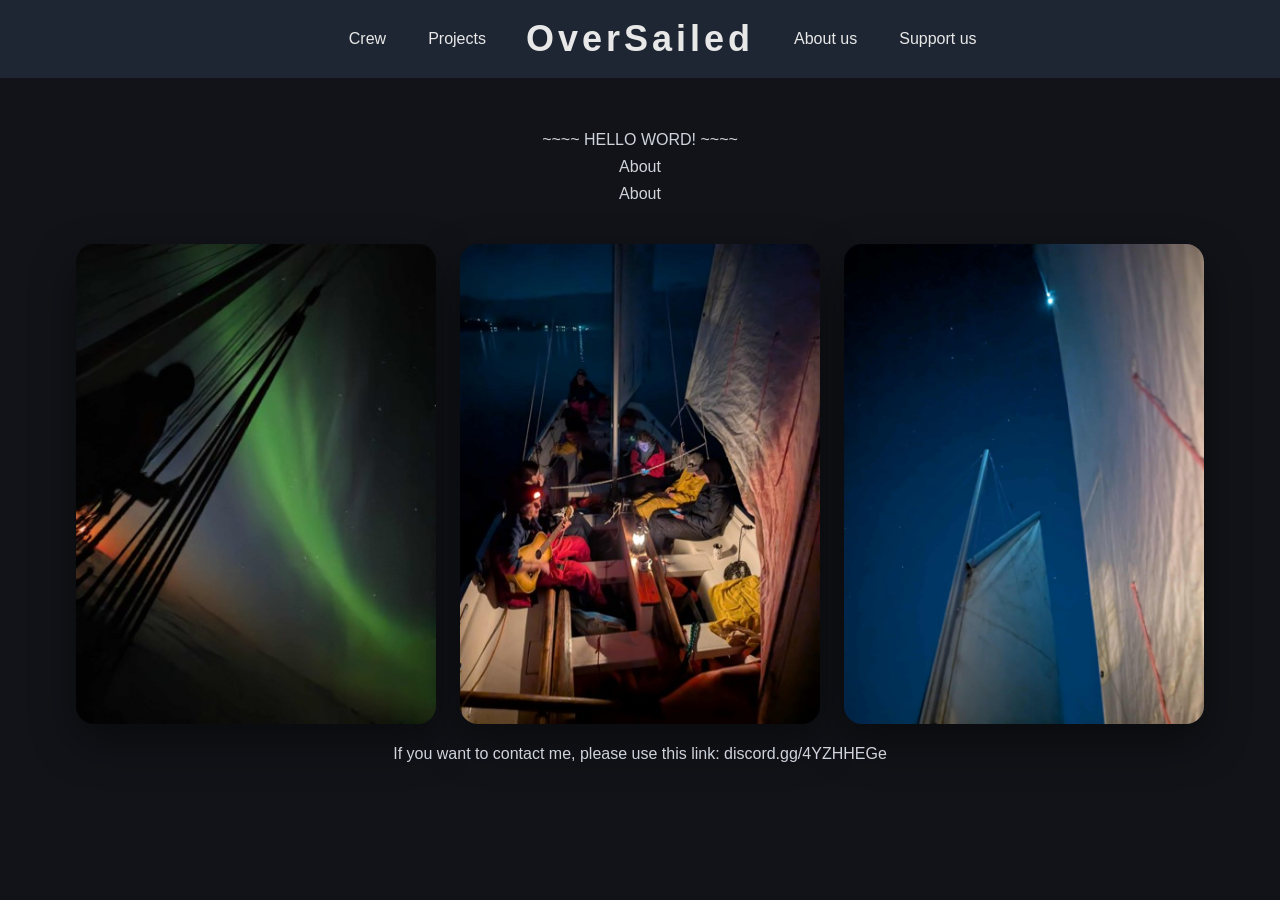
==== about.html @ 38d984f8 "Create about.html" ====
<!doctype html>
<html lang="pl">
<head>
  <meta charset="utf-8">
  <meta name="viewport" content="width=device-width, initial-scale=1">
  <title>OverSailed</title>
  <style>
    body {
      margin: 0;
      background: #111318;
      color: #e8e8e8;
      font-family: Arial, Helvetica, sans-serif;
    }

       header {
      background: #1f2633;
      padding: 18px 28px;
      display: grid;
      grid-template-columns: 1fr auto 1fr;
      align-items: center;
      gap: 28px;
    }
    
    .logo {
      font-size: 36px;
      font-weight: 800;
      letter-spacing: 4px;
      text-align: center;
    }
    
    nav {
      display: flex;
      gap: 18px;
      flex-wrap: wrap;
    }
    
    .nav-left {
      justify-content: flex-end;
    }
    
    .nav-right {
      justify-content: flex-start;
    }
    
    nav a {
      color: #e8e8e8;
      text-decoration: none;
      font-size: 16px;
      padding: 8px 12px;
      border-radius: 10px;
    }
    
    nav a:hover {
      background: #30394a;
    }
    
    @media (max-width: 700px) {
      header {
        display: flex;
        flex-direction: column;
        gap: 14px;
      }
    
      .logo {
        order: 1;
      }
    
      .nav-left {
        order: 2;
      }
    
      .nav-right {
        order: 3;
      }
    
      nav {
        justify-content: center;
      }
    }
        
    main {
      max-width: 1400px;
      margin: 48px auto;
      padding: 0 20px;
      text-align: center;
    }

    p {
      font-size: 16px;
      line-height: 1.7;
      color: #cfd3dc;
      margin-bottom: 36px;
    }

    .gallery {
      display: flex;
      justify-content: center;
      gap: 24px;
      flex-wrap: wrap;
    }
    
    .gallery img {
      width: min(30vw, 360px);
      min-width: 220px;
      aspect-ratio: 3 / 4;
      object-fit: cover;
      border-radius: 18px;
      box-shadow: 0 18px 45px rgba(0, 0, 0, 0.45);
    }
  </style>
</head>
<body>
  <header>
    <nav class="nav-left">
      <a href="Crew.html">Crew</a>
      <a href="projects.html">Projects</a>
    </nav>
  
    <div class="logo">OverSailed</div>
  
    <nav class="nav-right">
      <a href="about.html">About us</a>
      <a href="support.html">Support us</a>
    </nav>
  </header>

  <main>
    <p>
      ~~~~ HELLO WORD! ~~~~<br>
      About <br>
      About <br>
    </p>

    <div class="gallery">
  <img src="sail1.jpg" alt="Sail image 1">
  <img src="sail2.jpg" alt="Sail image 2">
  <img src="sail3.png" alt="Sail image 3">
</div>

    <p>
       If you want to contact me, please use this link: discord.gg/4YZHHEGe
    </p>
    
  </main>
</body>
</html>
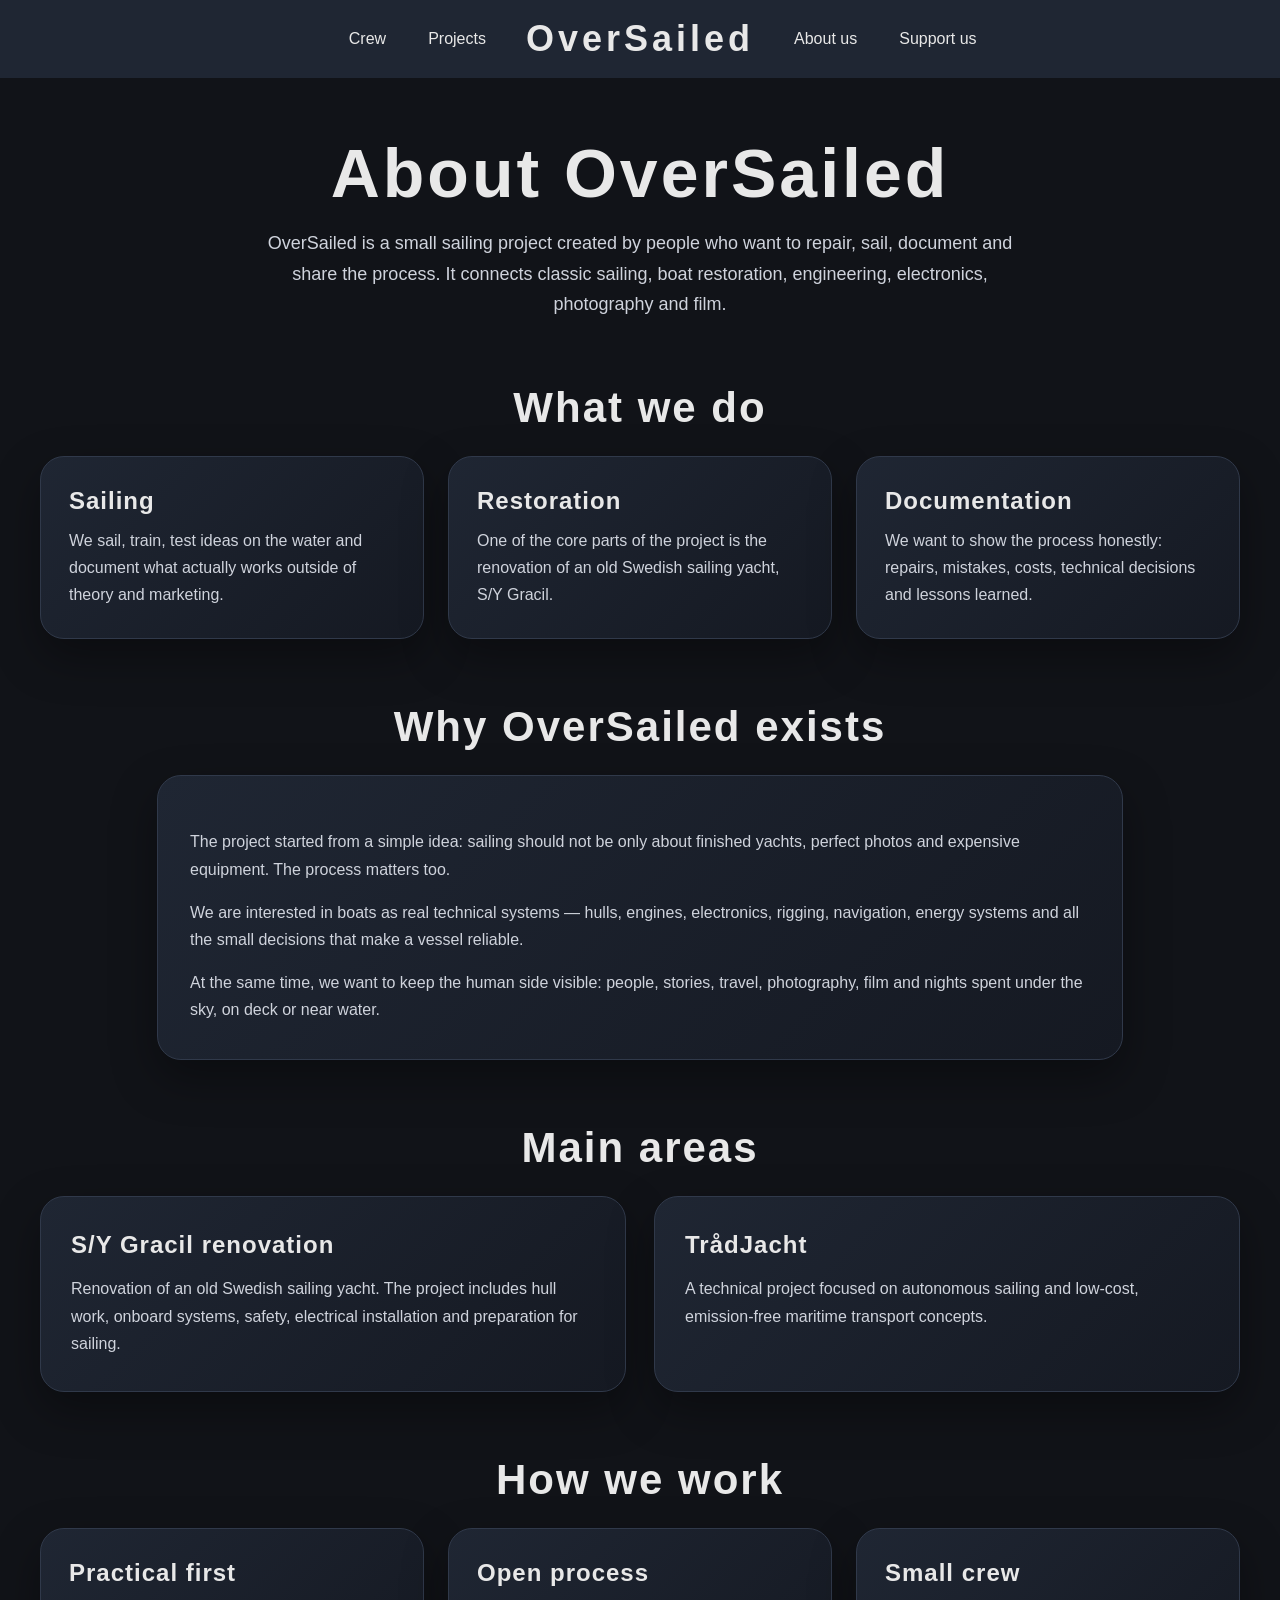
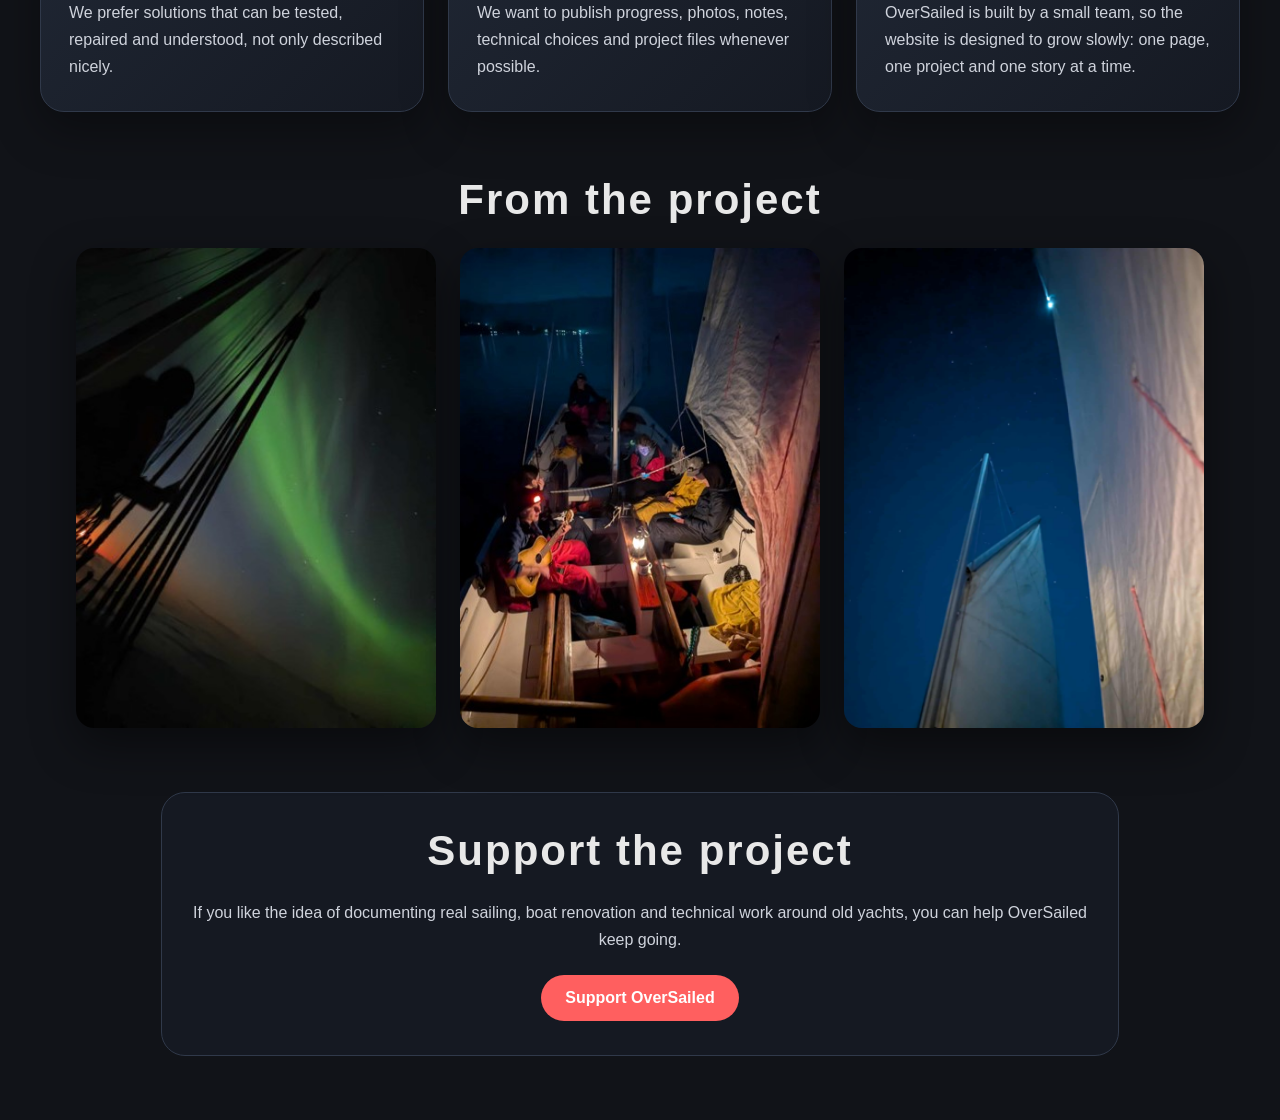
==== commit 38088925: "Update about.html" ====
--- a/about.html
+++ b/about.html
@@ -3,102 +3,197 @@
 <head>
   <meta charset="utf-8">
   <meta name="viewport" content="width=device-width, initial-scale=1">
-  <title>OverSailed</title>
+  <title>OverSailed | About us</title>
+
   <style>
+    /* ===== BASIC THEME ===== */
+    :root {
+      --bg: #111318;
+      --surface: #151922;
+      --surface-light: #1f2633;
+      --surface-hover: #263043;
+      --border: #30394a;
+      --text-main: #e8e8e8;
+      --text-muted: #cfd3dc;
+      --accent: #ff5f5f;
+      --accent-hover: #ff7777;
+      --shadow: rgba(0, 0, 0, 0.35);
+    }
+
     body {
       margin: 0;
-      background: #111318;
-      color: #e8e8e8;
+      background: var(--bg);
+      color: var(--text-main);
       font-family: Arial, Helvetica, sans-serif;
     }
 
-       header {
-      background: #1f2633;
+    /* ===== TOPBAR ===== */
+    header {
+      background: var(--surface-light);
       padding: 18px 28px;
       display: grid;
       grid-template-columns: 1fr auto 1fr;
       align-items: center;
       gap: 28px;
     }
-    
+
     .logo {
       font-size: 36px;
       font-weight: 800;
       letter-spacing: 4px;
       text-align: center;
     }
-    
+
+    .logo a {
+      color: var(--text-main);
+      text-decoration: none;
+    }
+
+    .logo a:hover {
+      color: #ffffff;
+    }
+
     nav {
       display: flex;
       gap: 18px;
       flex-wrap: wrap;
     }
-    
+
     .nav-left {
       justify-content: flex-end;
     }
-    
+
     .nav-right {
       justify-content: flex-start;
     }
-    
+
     nav a {
-      color: #e8e8e8;
+      color: var(--text-main);
       text-decoration: none;
       font-size: 16px;
       padding: 8px 12px;
       border-radius: 10px;
     }
-    
+
     nav a:hover {
-      background: #30394a;
-    }
-    
-    @media (max-width: 700px) {
-      header {
-        display: flex;
-        flex-direction: column;
-        gap: 14px;
-      }
-    
-      .logo {
-        order: 1;
-      }
-    
-      .nav-left {
-        order: 2;
-      }
-    
-      .nav-right {
-        order: 3;
-      }
-    
-      nav {
-        justify-content: center;
-      }
-    }
-        
+      background: var(--border);
+    }
+
+    /* ===== PAGE LAYOUT ===== */
     main {
-      max-width: 1400px;
-      margin: 48px auto;
+      max-width: 1200px;
+      margin: 56px auto;
       padding: 0 20px;
       text-align: center;
+    }
+
+    h1 {
+      font-size: clamp(38px, 6vw, 68px);
+      margin: 0 0 16px 0;
+      letter-spacing: 3px;
+    }
+
+    h2 {
+      font-size: clamp(28px, 4vw, 42px);
+      margin: 0 0 24px 0;
+      letter-spacing: 2px;
+    }
+
+    h3 {
+      margin: 0 0 12px 0;
+      font-size: 24px;
+      letter-spacing: 1px;
     }
 
     p {
       font-size: 16px;
       line-height: 1.7;
-      color: #cfd3dc;
-      margin-bottom: 36px;
-    }
-
+      color: var(--text-muted);
+    }
+
+    .intro {
+      max-width: 780px;
+      margin: 0 auto 56px auto;
+      font-size: 18px;
+    }
+
+    section {
+      margin-bottom: 64px;
+    }
+
+    /* ===== REUSABLE CARDS ===== */
+    .card-grid {
+      display: grid;
+      grid-template-columns: repeat(3, minmax(220px, 1fr));
+      gap: 24px;
+    }
+
+    .card {
+      background: linear-gradient(135deg, var(--surface-light), var(--surface));
+      border: 1px solid var(--border);
+      border-radius: 24px;
+      padding: 30px 28px;
+      box-shadow: 0 18px 45px var(--shadow);
+      text-align: left;
+    }
+
+    .card p {
+      margin: 0;
+    }
+
+    .wide-card {
+      max-width: 900px;
+      margin: 0 auto;
+      background: linear-gradient(135deg, var(--surface-light), var(--surface));
+      border: 1px solid var(--border);
+      border-radius: 24px;
+      padding: 36px 32px;
+      box-shadow: 0 18px 45px var(--shadow);
+      text-align: left;
+    }
+
+    .wide-card p:last-child {
+      margin-bottom: 0;
+    }
+
+    /* ===== PROJECT LINKS ===== */
+    .project-grid {
+      display: grid;
+      grid-template-columns: repeat(2, minmax(240px, 1fr));
+      gap: 28px;
+    }
+
+    .project-card {
+      display: block;
+      background: linear-gradient(135deg, var(--surface-light), var(--surface));
+      border: 1px solid var(--border);
+      border-radius: 24px;
+      padding: 34px 30px;
+      color: var(--text-main);
+      text-decoration: none;
+      box-shadow: 0 18px 45px var(--shadow);
+      transition: transform 0.15s ease, border-color 0.15s ease, background 0.15s ease;
+      text-align: left;
+    }
+
+    .project-card:hover {
+      transform: translateY(-4px);
+      border-color: #4a5872;
+      background: linear-gradient(135deg, var(--surface-hover), #181d29);
+    }
+
+    .project-card p {
+      margin-bottom: 0;
+    }
+
+    /* ===== GALLERY ===== */
     .gallery {
       display: flex;
       justify-content: center;
       gap: 24px;
       flex-wrap: wrap;
     }
-    
+
     .gallery img {
       width: min(30vw, 360px);
       min-width: 220px;
@@ -107,17 +202,98 @@
       border-radius: 18px;
       box-shadow: 0 18px 45px rgba(0, 0, 0, 0.45);
     }
+
+    /* ===== CALL TO ACTION ===== */
+    .cta-box {
+      max-width: 900px;
+      margin: 0 auto;
+      padding: 34px 28px;
+      background: var(--surface);
+      border: 1px solid var(--border);
+      border-radius: 24px;
+    }
+
+    .cta-box p {
+      margin: 0 0 22px 0;
+    }
+
+    .button {
+      display: inline-block;
+      padding: 14px 24px;
+      background: var(--accent);
+      color: #ffffff;
+      text-decoration: none;
+      font-weight: 700;
+      border-radius: 999px;
+      transition: transform 0.15s ease, background 0.15s ease;
+    }
+
+    .button:hover {
+      background: var(--accent-hover);
+      transform: translateY(-2px);
+    }
+
+    /* ===== MOBILE ===== */
+    @media (max-width: 700px) {
+      header {
+        display: flex;
+        flex-direction: column;
+        gap: 14px;
+      }
+
+      .logo {
+        order: 1;
+      }
+
+      .nav-left {
+        order: 2;
+        justify-content: center;
+      }
+
+      .nav-right {
+        order: 3;
+        justify-content: center;
+      }
+
+      nav {
+        justify-content: center;
+      }
+
+      main {
+        margin: 40px auto;
+      }
+
+      .card-grid,
+      .project-grid {
+        grid-template-columns: 1fr;
+      }
+
+      .gallery img {
+        width: min(90vw, 360px);
+      }
+
+      .wide-card,
+      .card,
+      .project-card,
+      .cta-box {
+        padding: 28px 22px;
+      }
+    }
   </style>
 </head>
+
 <body>
+  <!-- ===== TOPBAR ===== -->
   <header>
     <nav class="nav-left">
-      <a href="Crew.html">Crew</a>
+      <a href="crew.html">Crew</a>
       <a href="projects.html">Projects</a>
     </nav>
-  
-    <div class="logo">OverSailed</div>
-  
+
+    <div class="logo">
+      <a href="index.html">OverSailed</a>
+    </div>
+
     <nav class="nav-right">
       <a href="about.html">About us</a>
       <a href="support.html">Support us</a>
@@ -125,22 +301,150 @@
   </header>
 
   <main>
-    <p>
-      ~~~~ HELLO WORD! ~~~~<br>
-      About <br>
-      About <br>
-    </p>
-
-    <div class="gallery">
-  <img src="sail1.jpg" alt="Sail image 1">
-  <img src="sail2.jpg" alt="Sail image 2">
-  <img src="sail3.png" alt="Sail image 3">
-</div>
-
-    <p>
-       If you want to contact me, please use this link: discord.gg/4YZHHEGe
-    </p>
-    
+    <!-- ===== INTRO ===== -->
+    <section class="about-hero">
+      <h1>About OverSailed</h1>
+
+      <p class="intro">
+        OverSailed is a small sailing project created by people who want to repair,
+        sail, document and share the process. It connects classic sailing,
+        boat restoration, engineering, electronics, photography and film.
+      </p>
+    </section>
+
+    <!-- ===== WHAT WE DO ===== -->
+    <section>
+      <h2>What we do</h2>
+
+      <div class="card-grid">
+        <article class="card">
+          <h3>Sailing</h3>
+          <p>
+            We sail, train, test ideas on the water and document what actually works
+            outside of theory and marketing.
+          </p>
+        </article>
+
+        <article class="card">
+          <h3>Restoration</h3>
+          <p>
+            One of the core parts of the project is the renovation of an old Swedish
+            sailing yacht, S/Y Gracil.
+          </p>
+        </article>
+
+        <article class="card">
+          <h3>Documentation</h3>
+          <p>
+            We want to show the process honestly: repairs, mistakes, costs,
+            technical decisions and lessons learned.
+          </p>
+        </article>
+      </div>
+    </section>
+
+    <!-- ===== PROJECT IDEA ===== -->
+    <section>
+      <h2>Why OverSailed exists</h2>
+
+      <div class="wide-card">
+        <p>
+          The project started from a simple idea: sailing should not be only about
+          finished yachts, perfect photos and expensive equipment. The process matters too.
+        </p>
+
+        <p>
+          We are interested in boats as real technical systems — hulls, engines,
+          electronics, rigging, navigation, energy systems and all the small decisions
+          that make a vessel reliable.
+        </p>
+
+        <p>
+          At the same time, we want to keep the human side visible: people, stories,
+          travel, photography, film and nights spent under the sky, on deck or near water.
+        </p>
+      </div>
+    </section>
+
+    <!-- ===== MAIN PROJECTS ===== -->
+    <section>
+      <h2>Main areas</h2>
+
+      <div class="project-grid">
+        <a class="project-card" href="gracil.html">
+          <h3>S/Y Gracil renovation</h3>
+          <p>
+            Renovation of an old Swedish sailing yacht. The project includes hull work,
+            onboard systems, safety, electrical installation and preparation for sailing.
+          </p>
+        </a>
+
+        <a class="project-card" href="tradjacht.html">
+          <h3>TrådJacht</h3>
+          <p>
+            A technical project focused on autonomous sailing and low-cost,
+            emission-free maritime transport concepts.
+          </p>
+        </a>
+      </div>
+    </section>
+
+    <!-- ===== HOW WE WORK ===== -->
+    <section>
+      <h2>How we work</h2>
+
+      <div class="card-grid">
+        <article class="card">
+          <h3>Practical first</h3>
+          <p>
+            We prefer solutions that can be tested, repaired and understood,
+            not only described nicely.
+          </p>
+        </article>
+
+        <article class="card">
+          <h3>Open process</h3>
+          <p>
+            We want to publish progress, photos, notes, technical choices and project files
+            whenever possible.
+          </p>
+        </article>
+
+        <article class="card">
+          <h3>Small crew</h3>
+          <p>
+            OverSailed is built by a small team, so the website is designed to grow slowly:
+            one page, one project and one story at a time.
+          </p>
+        </article>
+      </div>
+    </section>
+
+    <!-- ===== DEFAULT GALLERY ===== -->
+    <section>
+      <h2>From the project</h2>
+
+      <div class="gallery">
+        <img src="sail1.jpg" alt="Sailing photo 1">
+        <img src="sail2.jpg" alt="Sailing photo 2">
+        <img src="sail3.png" alt="Sailing photo 3">
+      </div>
+    </section>
+
+    <!-- ===== SUPPORT CTA ===== -->
+    <section>
+      <div class="cta-box">
+        <h2>Support the project</h2>
+        <p>
+          If you like the idea of documenting real sailing, boat renovation and technical
+          work around old yachts, you can help OverSailed keep going.
+        </p>
+
+        <a class="button" href="https://ko-fi.com/oversailed" target="_blank" rel="noopener noreferrer">
+          Support OverSailed
+        </a>
+      </div>
+    </section>
   </main>
 </body>
 </html>
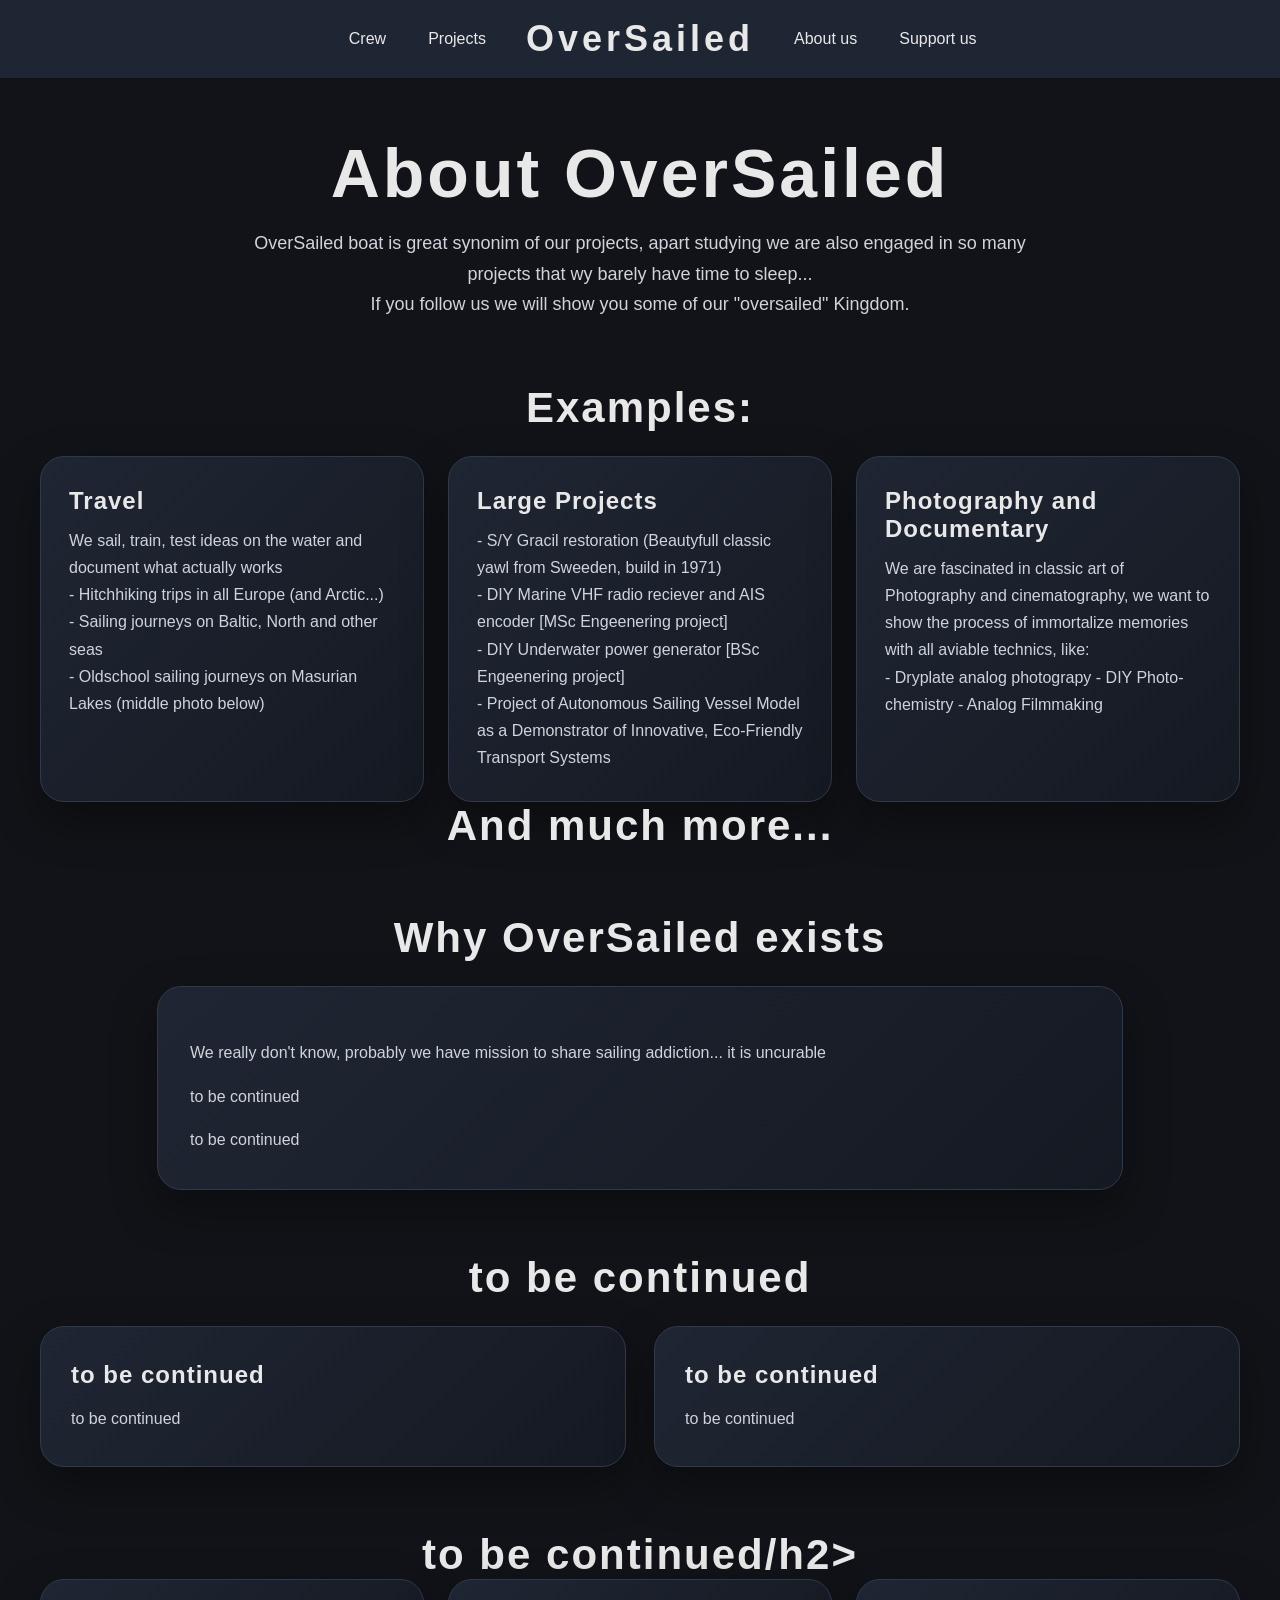
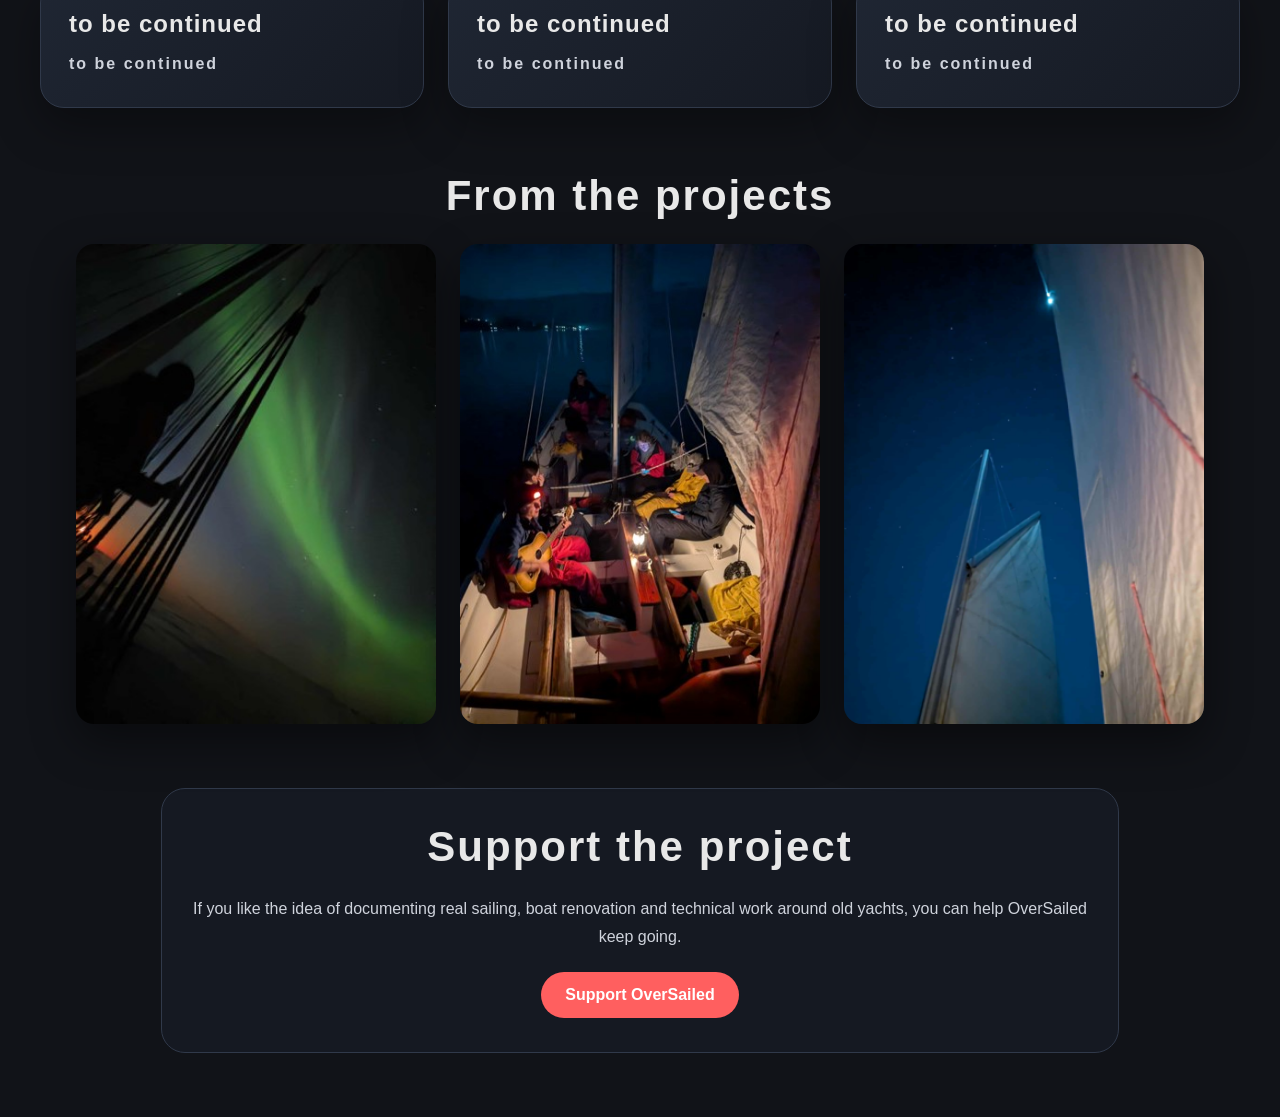
==== commit 4c475bae: "Update about.html" ====
--- a/about.html
+++ b/about.html
@@ -306,41 +306,48 @@
       <h1>About OverSailed</h1>
 
       <p class="intro">
-        OverSailed is a small sailing project created by people who want to repair,
-        sail, document and share the process. It connects classic sailing,
-        boat restoration, engineering, electronics, photography and film.
+        OverSailed boat is great synonim of our projects, apart studying we are also engaged in so many projects that wy barely have time to sleep... <br> If you follow us we will show you some of our "oversailed" Kingdom.
       </p>
     </section>
 
     <!-- ===== WHAT WE DO ===== -->
     <section>
-      <h2>What we do</h2>
+      <h2>Examples:</h2>
 
       <div class="card-grid">
         <article class="card">
-          <h3>Sailing</h3>
-          <p>
-            We sail, train, test ideas on the water and document what actually works
-            outside of theory and marketing.
-          </p>
-        </article>
-
-        <article class="card">
-          <h3>Restoration</h3>
-          <p>
-            One of the core parts of the project is the renovation of an old Swedish
-            sailing yacht, S/Y Gracil.
-          </p>
-        </article>
-
-        <article class="card">
-          <h3>Documentation</h3>
-          <p>
-            We want to show the process honestly: repairs, mistakes, costs,
-            technical decisions and lessons learned.
-          </p>
-        </article>
-      </div>
+          <h3>Travel</h3>
+          <p>
+            We sail, train, test ideas on the water and document what actually works <br>
+            - Hitchhiking trips in all Europe (and Arctic...)<br>
+            - Sailing journeys on Baltic, North and other seas<br> 
+            - Oldschool sailing journeys on Masurian Lakes (middle photo below)  <br>
+            
+          </p>
+        </article>
+
+        <article class="card">
+          <h3>Large Projects</h3>
+          <p>
+            - S/Y Gracil restoration (Beautyfull classic yawl from Sweeden, build in 1971)<br>
+            - DIY Marine VHF radio reciever and AIS encoder [MSc Engeenering project]<br> 
+            - DIY Underwater power generator [BSc Engeenering project] <br>
+            - Project of Autonomous Sailing Vessel Model as a Demonstrator of Innovative, Eco-Friendly Transport Systems
+          </p>
+        </article>
+
+        <article class="card">
+          <h3>Photography and Documentary</h3>
+          <p>
+            We are fascinated in classic art of Photography and cinematography, we want to show the process of immortalize memories with all aviable technics, like: <br>
+            - Dryplate analog photograpy
+            - DIY Photo-chemistry
+            - Analog Filmmaking
+            
+          </p>
+        </article>
+      </div>
+        <h2>And much more... </h2>
     </section>
 
     <!-- ===== PROJECT IDEA ===== -->
@@ -349,41 +356,35 @@
 
       <div class="wide-card">
         <p>
-          The project started from a simple idea: sailing should not be only about
-          finished yachts, perfect photos and expensive equipment. The process matters too.
+         We really don't know, probably we have mission to share sailing addiction... it is uncurable 
         </p>
 
         <p>
-          We are interested in boats as real technical systems — hulls, engines,
-          electronics, rigging, navigation, energy systems and all the small decisions
-          that make a vessel reliable.
+          to be continued
         </p>
 
         <p>
-          At the same time, we want to keep the human side visible: people, stories,
-          travel, photography, film and nights spent under the sky, on deck or near water.
+          to be continued
         </p>
       </div>
     </section>
 
     <!-- ===== MAIN PROJECTS ===== -->
     <section>
-      <h2>Main areas</h2>
+      <h2>to be continued</h2>
 
       <div class="project-grid">
         <a class="project-card" href="gracil.html">
-          <h3>S/Y Gracil renovation</h3>
-          <p>
-            Renovation of an old Swedish sailing yacht. The project includes hull work,
-            onboard systems, safety, electrical installation and preparation for sailing.
+          <h3>to be continued</h3>
+          <p>
+            to be continued
           </p>
         </a>
 
         <a class="project-card" href="tradjacht.html">
-          <h3>TrådJacht</h3>
-          <p>
-            A technical project focused on autonomous sailing and low-cost,
-            emission-free maritime transport concepts.
+          <h3>to be continued</h3>
+          <p>
+            to be continued
           </p>
         </a>
       </div>
@@ -391,30 +392,27 @@
 
     <!-- ===== HOW WE WORK ===== -->
     <section>
-      <h2>How we work</h2>
+      <h2>to be continued/h2>
 
       <div class="card-grid">
         <article class="card">
-          <h3>Practical first</h3>
-          <p>
-            We prefer solutions that can be tested, repaired and understood,
-            not only described nicely.
-          </p>
-        </article>
-
-        <article class="card">
-          <h3>Open process</h3>
-          <p>
-            We want to publish progress, photos, notes, technical choices and project files
-            whenever possible.
-          </p>
-        </article>
-
-        <article class="card">
-          <h3>Small crew</h3>
-          <p>
-            OverSailed is built by a small team, so the website is designed to grow slowly:
-            one page, one project and one story at a time.
+          <h3>to be continued</h3>
+          <p>
+            to be continued
+          </p>
+        </article>
+
+        <article class="card">
+          <h3>to be continued</h3>
+          <p>
+            to be continued
+          </p>
+        </article>
+
+        <article class="card">
+          <h3>to be continued</h3>
+          <p>
+            to be continued
           </p>
         </article>
       </div>
@@ -422,7 +420,7 @@
 
     <!-- ===== DEFAULT GALLERY ===== -->
     <section>
-      <h2>From the project</h2>
+      <h2>From the projects</h2>
 
       <div class="gallery">
         <img src="sail1.jpg" alt="Sailing photo 1">
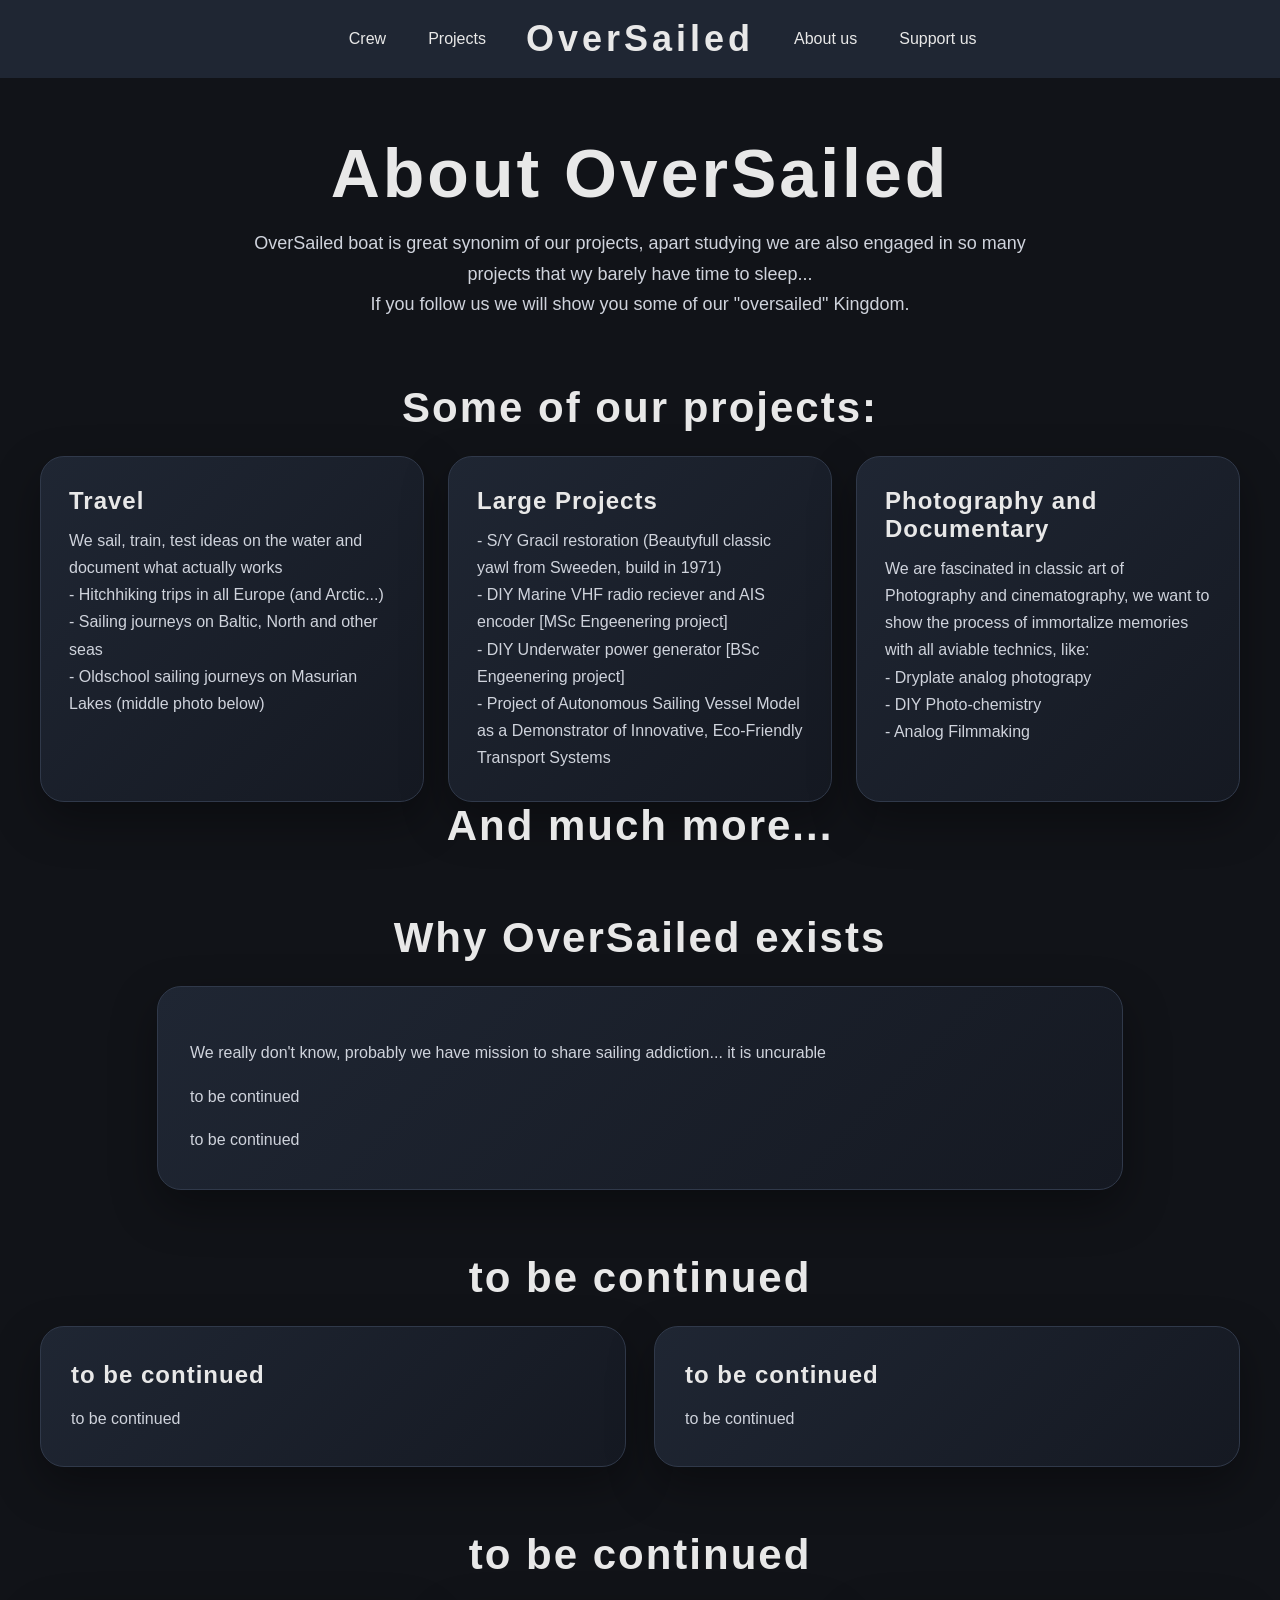
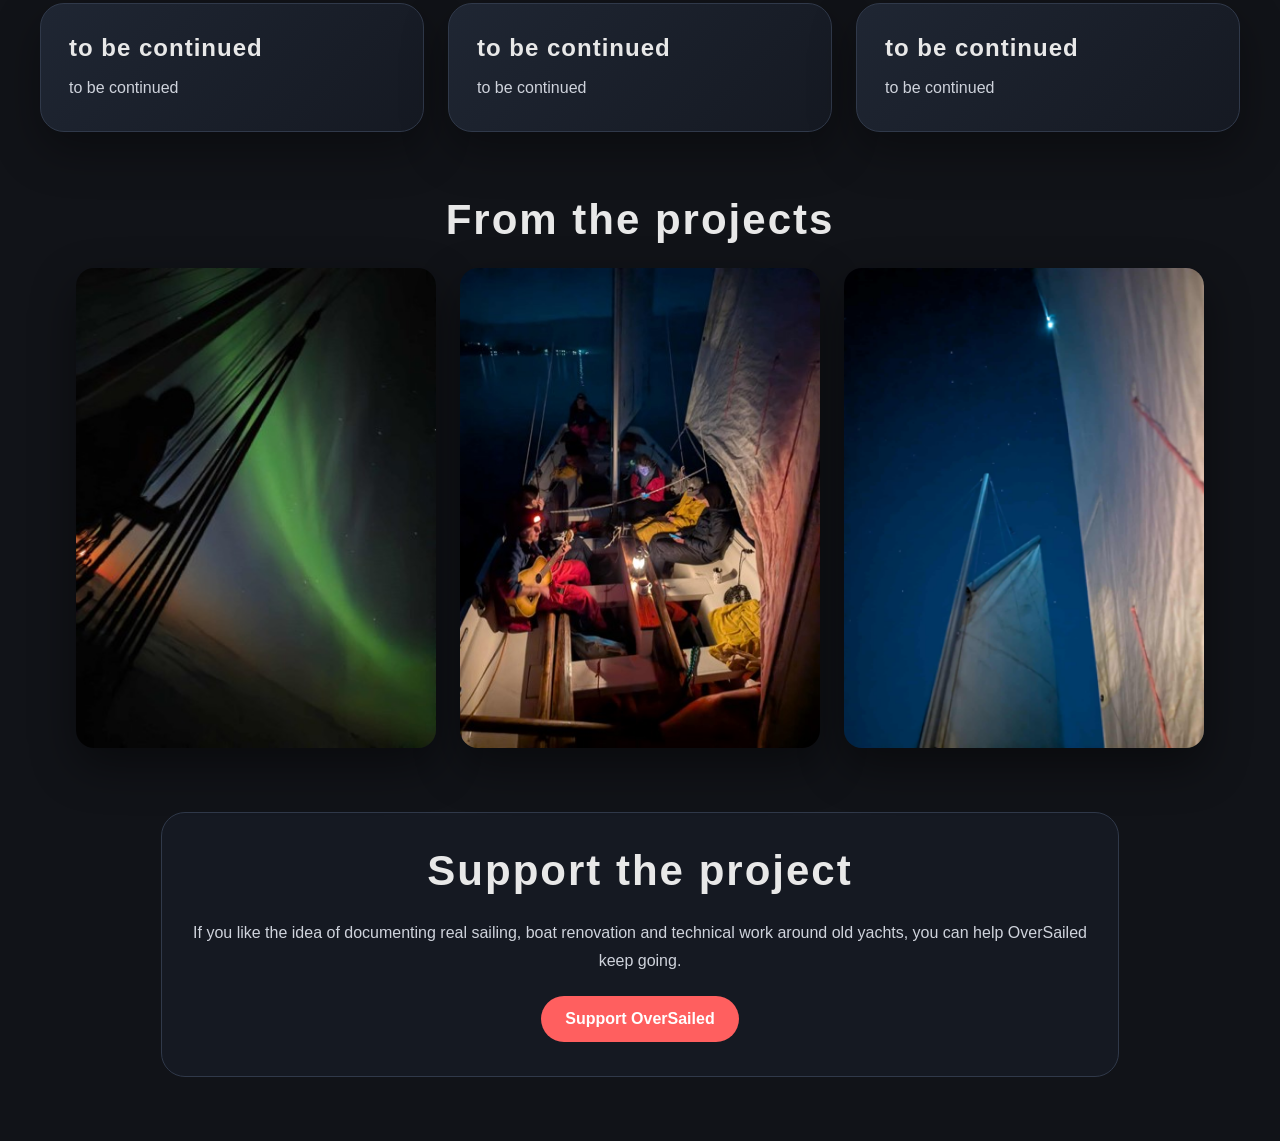
==== commit 80b18377: "Update about.html" ====
--- a/about.html
+++ b/about.html
@@ -312,7 +312,7 @@
 
     <!-- ===== WHAT WE DO ===== -->
     <section>
-      <h2>Examples:</h2>
+      <h2>Some of our projects:</h2>
 
       <div class="card-grid">
         <article class="card">
@@ -340,9 +340,9 @@
           <h3>Photography and Documentary</h3>
           <p>
             We are fascinated in classic art of Photography and cinematography, we want to show the process of immortalize memories with all aviable technics, like: <br>
-            - Dryplate analog photograpy
-            - DIY Photo-chemistry
-            - Analog Filmmaking
+            - Dryplate analog photograpy<br>
+            - DIY Photo-chemistry<br>
+            - Analog Filmmaking<br>
             
           </p>
         </article>
@@ -392,7 +392,7 @@
 
     <!-- ===== HOW WE WORK ===== -->
     <section>
-      <h2>to be continued/h2>
+      <h2>to be continued</h2>
 
       <div class="card-grid">
         <article class="card">
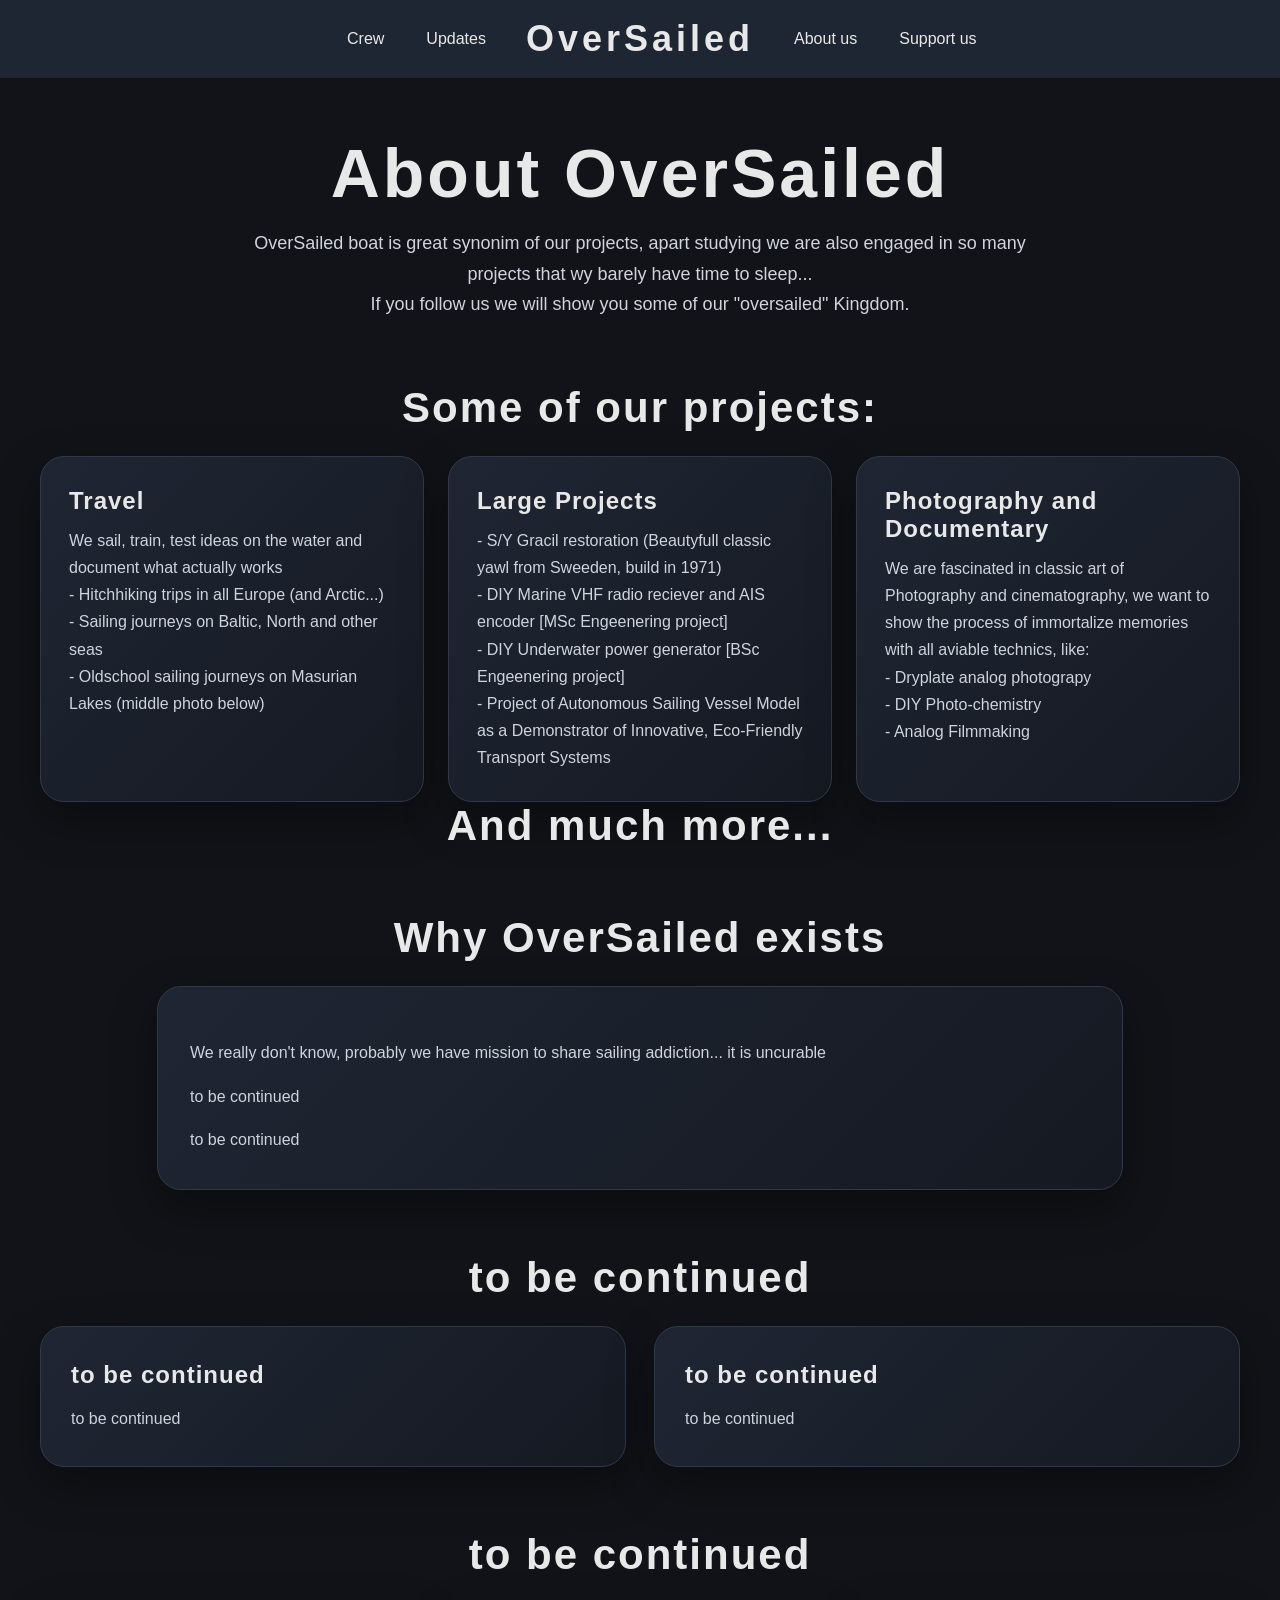
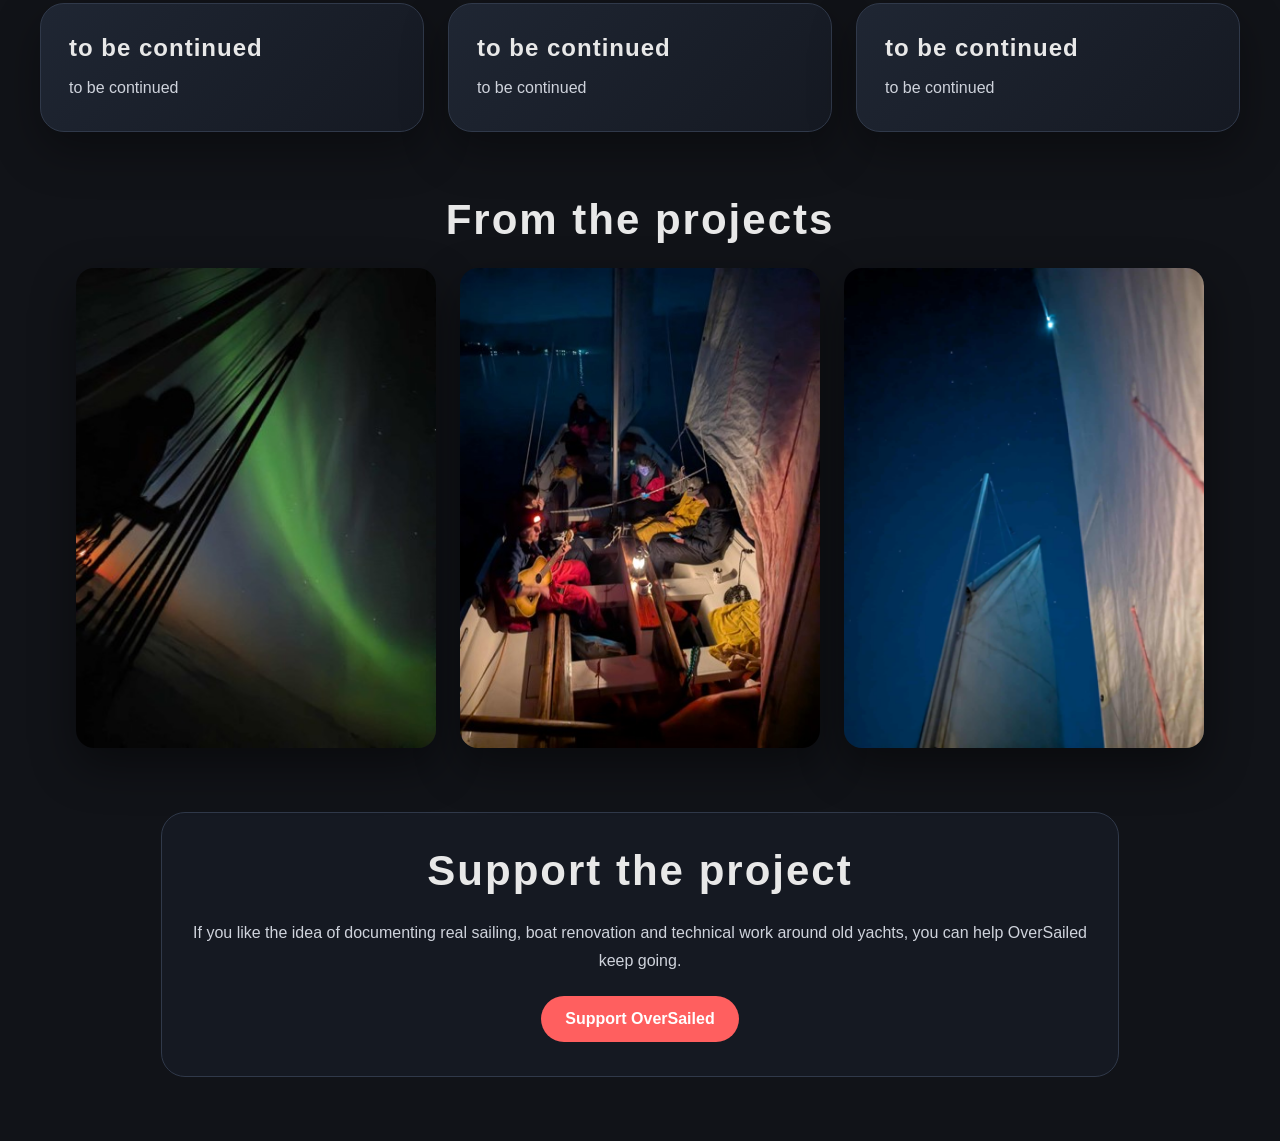
==== commit 1b97aa75: "Update about.html" ====
--- a/about.html
+++ b/about.html
@@ -287,7 +287,7 @@
   <header>
     <nav class="nav-left">
       <a href="crew.html">Crew</a>
-      <a href="projects.html">Projects</a>
+      <a href="Updates.html">Updates</a>
     </nav>
 
     <div class="logo">
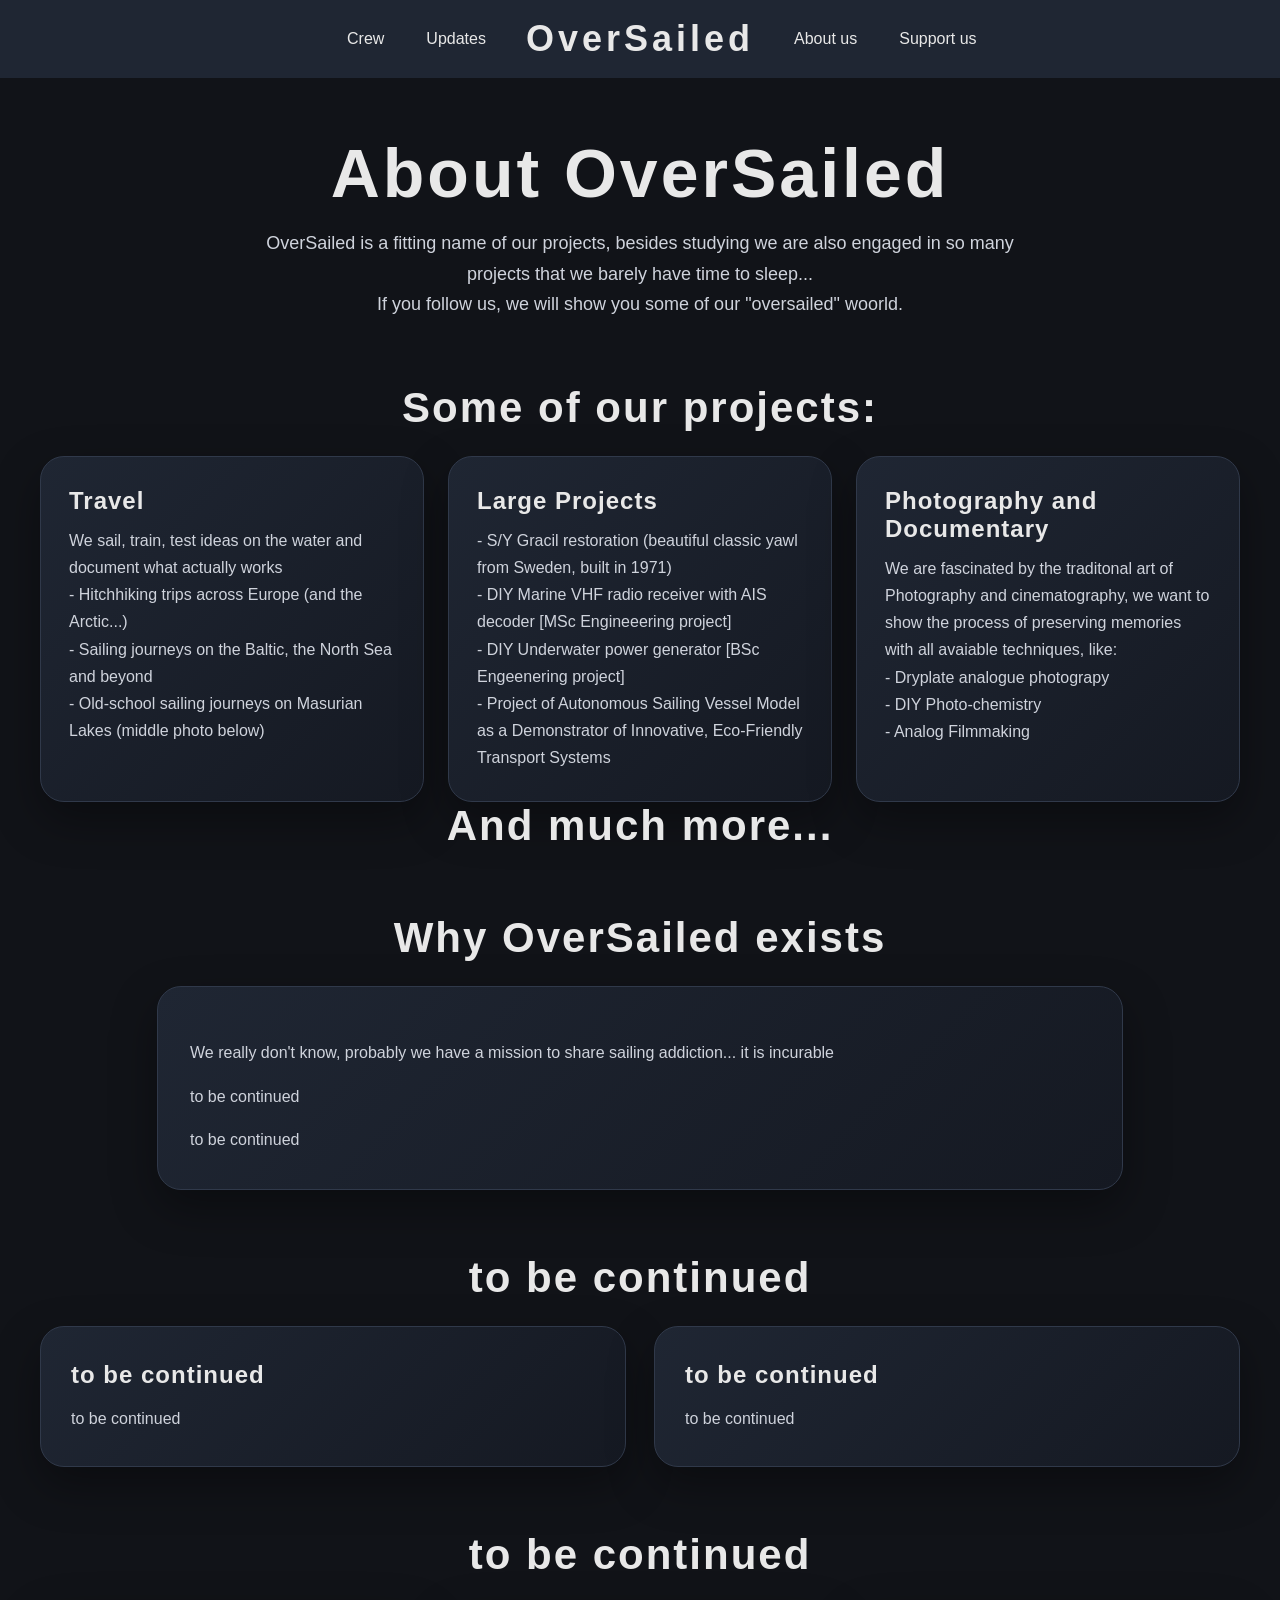
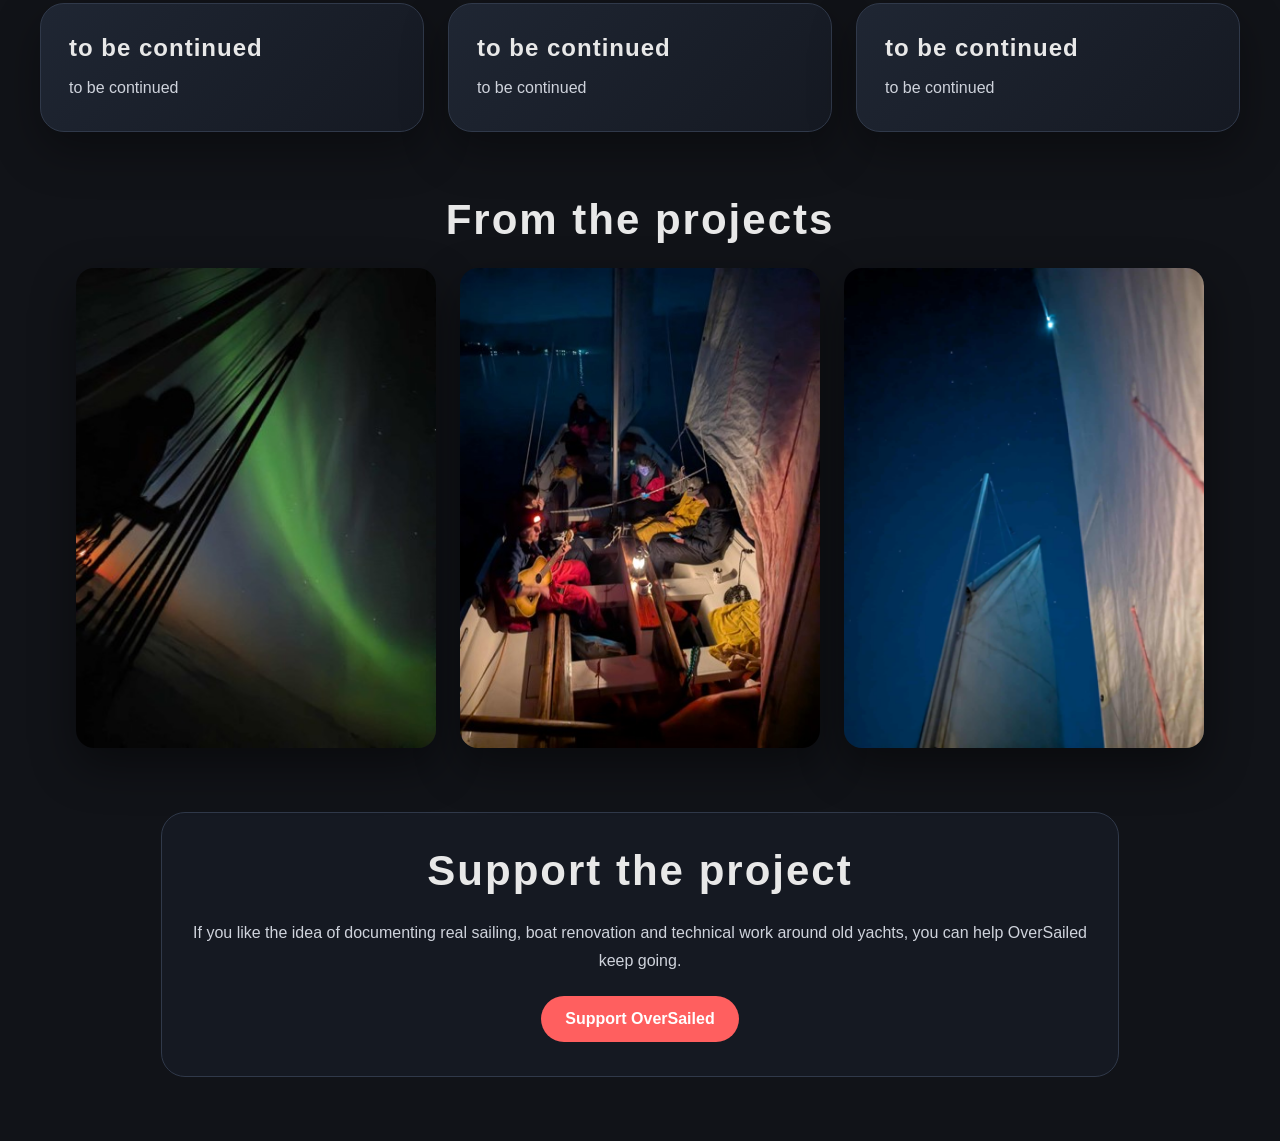
==== commit 0225c91d: "12.10.2026 update 1" ====
--- a/about.html
+++ b/about.html
@@ -286,7 +286,7 @@
   <!-- ===== TOPBAR ===== -->
   <header>
     <nav class="nav-left">
-      <a href="crew.html">Crew</a>
+      <a href="Crew.html">Crew</a>
       <a href="Updates.html">Updates</a>
     </nav>
 
@@ -306,7 +306,7 @@
       <h1>About OverSailed</h1>
 
       <p class="intro">
-        OverSailed boat is great synonim of our projects, apart studying we are also engaged in so many projects that wy barely have time to sleep... <br> If you follow us we will show you some of our "oversailed" Kingdom.
+        OverSailed is a fitting name of our projects, besides studying we are also engaged in so many projects that we barely have time to sleep... <br> If you follow us, we will show you some of our "oversailed" woorld.
       </p>
     </section>
 
@@ -319,9 +319,9 @@
           <h3>Travel</h3>
           <p>
             We sail, train, test ideas on the water and document what actually works <br>
-            - Hitchhiking trips in all Europe (and Arctic...)<br>
-            - Sailing journeys on Baltic, North and other seas<br> 
-            - Oldschool sailing journeys on Masurian Lakes (middle photo below)  <br>
+            - Hitchhiking trips across Europe (and the Arctic...)<br>
+            - Sailing journeys on the Baltic, the North Sea and beyond<br> 
+            - Old-school sailing journeys on Masurian Lakes (middle photo below)  <br>
             
           </p>
         </article>
@@ -329,8 +329,8 @@
         <article class="card">
           <h3>Large Projects</h3>
           <p>
-            - S/Y Gracil restoration (Beautyfull classic yawl from Sweeden, build in 1971)<br>
-            - DIY Marine VHF radio reciever and AIS encoder [MSc Engeenering project]<br> 
+            - S/Y Gracil restoration (beautiful classic yawl from Sweden, built in 1971)<br>
+            - DIY Marine VHF radio receiver with AIS decoder [MSc Engineeering project]<br> 
             - DIY Underwater power generator [BSc Engeenering project] <br>
             - Project of Autonomous Sailing Vessel Model as a Demonstrator of Innovative, Eco-Friendly Transport Systems
           </p>
@@ -339,8 +339,8 @@
         <article class="card">
           <h3>Photography and Documentary</h3>
           <p>
-            We are fascinated in classic art of Photography and cinematography, we want to show the process of immortalize memories with all aviable technics, like: <br>
-            - Dryplate analog photograpy<br>
+            We are fascinated by the traditonal art of Photography and cinematography, we want to show the process of preserving memories with all avaiable techniques, like: <br>
+            - Dryplate analogue photograpy<br>
             - DIY Photo-chemistry<br>
             - Analog Filmmaking<br>
             
@@ -356,7 +356,7 @@
 
       <div class="wide-card">
         <p>
-         We really don't know, probably we have mission to share sailing addiction... it is uncurable 
+         We really don't know, probably we have a mission to share sailing addiction... it is incurable 
         </p>
 
         <p>
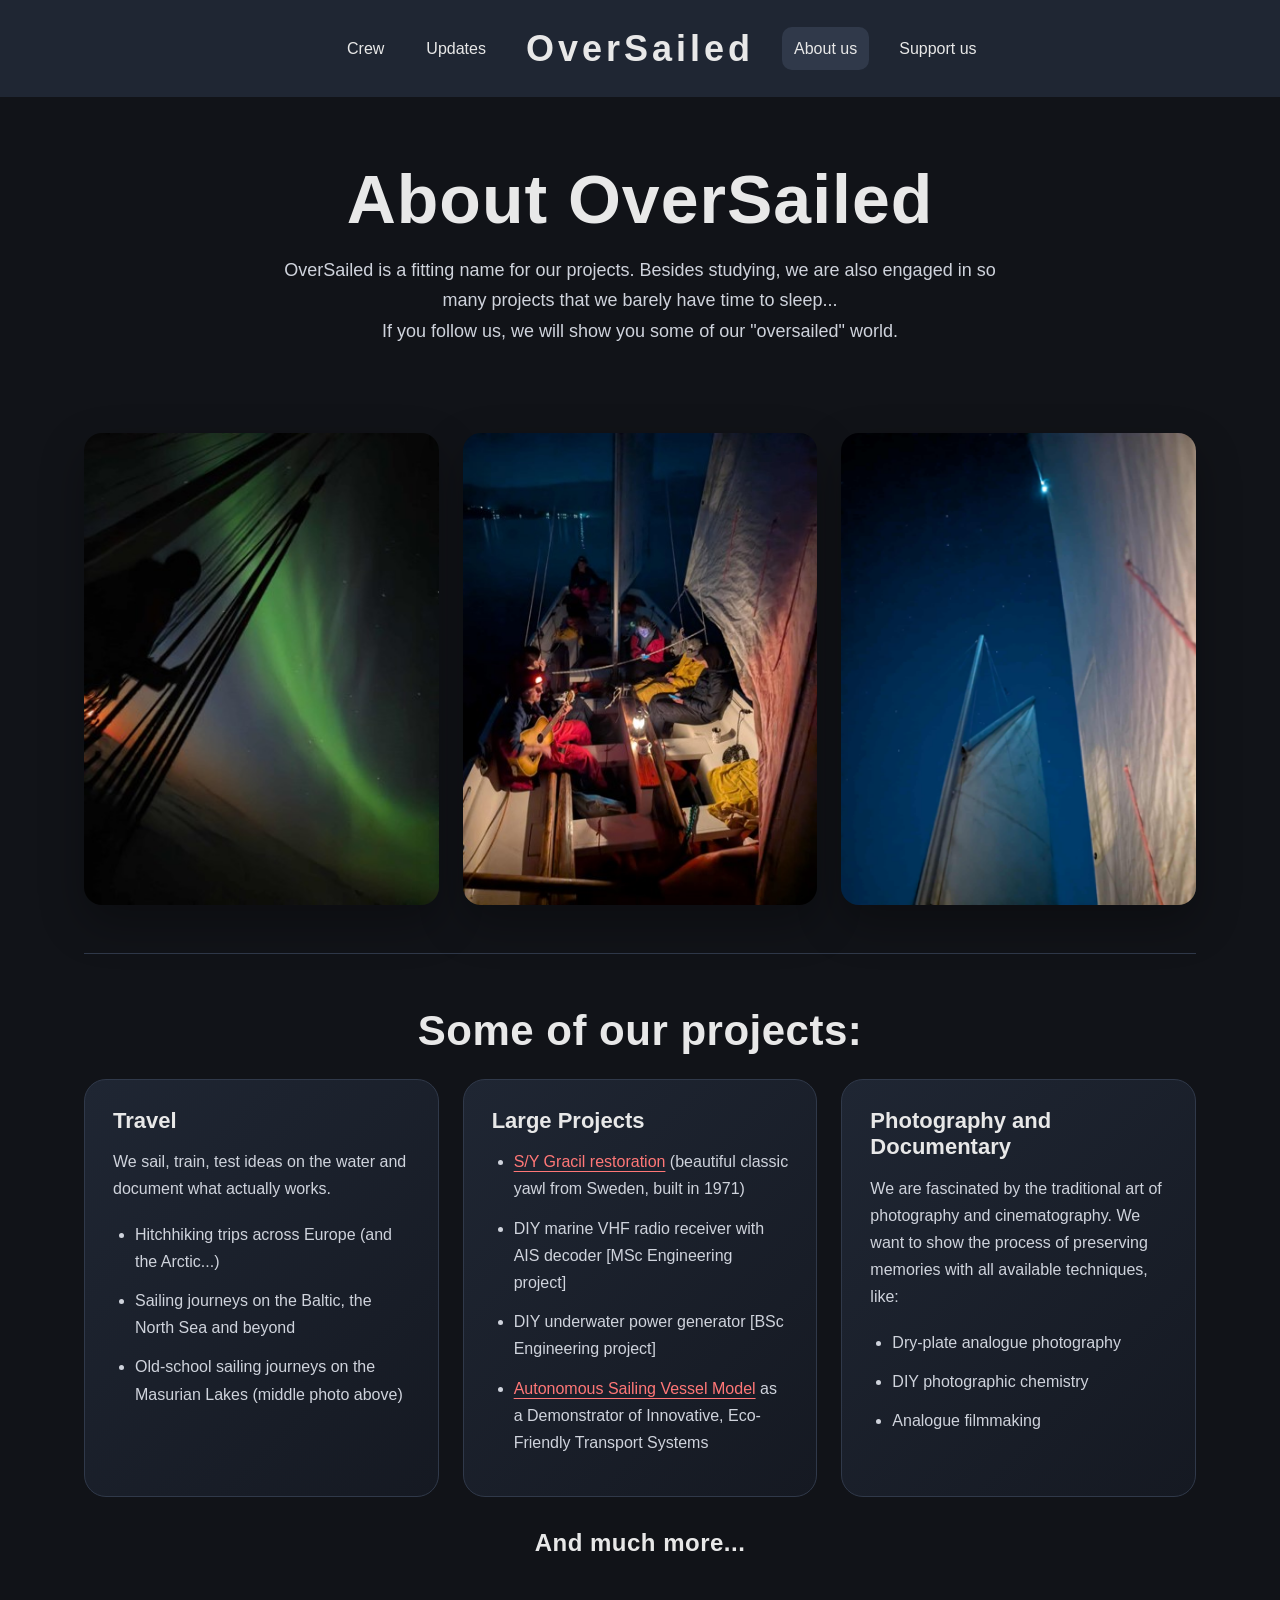
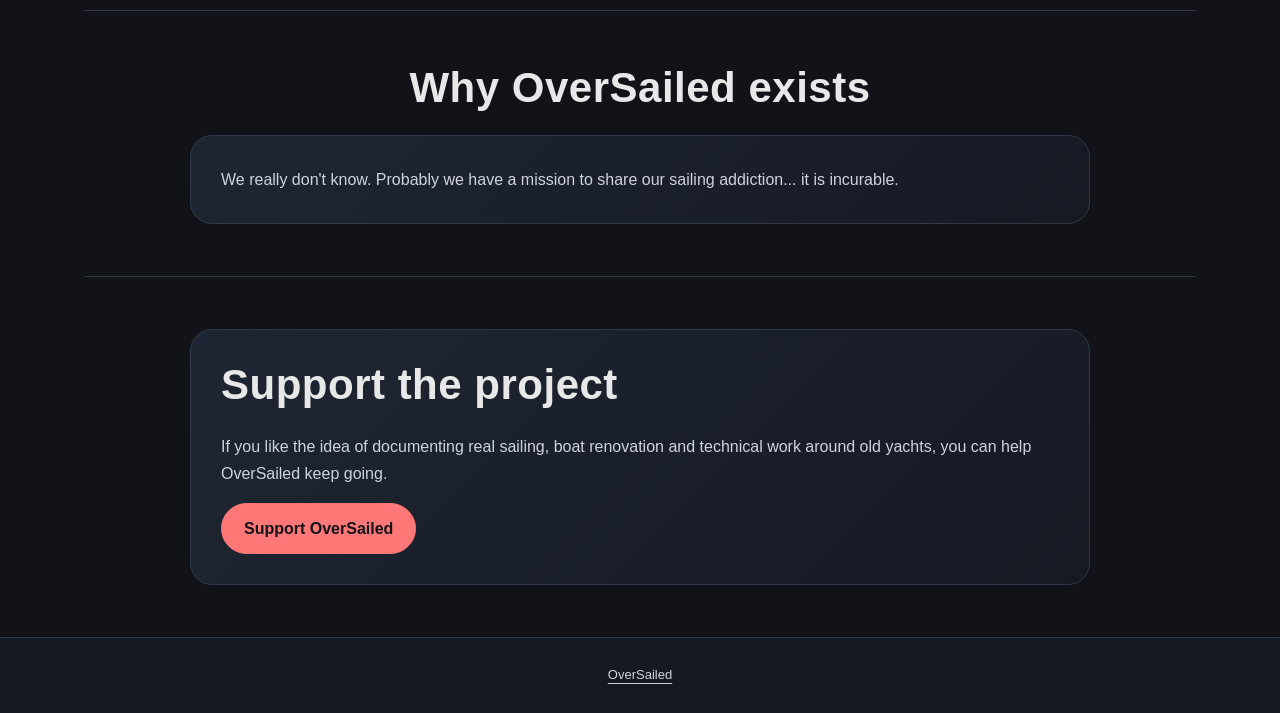
==== commit 4280af43: "12.102026 update 3" ====
--- a/about.html
+++ b/about.html
@@ -1,448 +1,27 @@
 <!doctype html>
-<html lang="pl">
-<head>
-  <meta charset="utf-8">
-  <meta name="viewport" content="width=device-width, initial-scale=1">
-  <title>OverSailed | About us</title>
-
-  <style>
-    /* ===== BASIC THEME ===== */
-    :root {
-      --bg: #111318;
-      --surface: #151922;
-      --surface-light: #1f2633;
-      --surface-hover: #263043;
-      --border: #30394a;
-      --text-main: #e8e8e8;
-      --text-muted: #cfd3dc;
-      --accent: #ff5f5f;
-      --accent-hover: #ff7777;
-      --shadow: rgba(0, 0, 0, 0.35);
-    }
-
-    body {
-      margin: 0;
-      background: var(--bg);
-      color: var(--text-main);
-      font-family: Arial, Helvetica, sans-serif;
-    }
-
-    /* ===== TOPBAR ===== */
-    header {
-      background: var(--surface-light);
-      padding: 18px 28px;
-      display: grid;
-      grid-template-columns: 1fr auto 1fr;
-      align-items: center;
-      gap: 28px;
-    }
-
-    .logo {
-      font-size: 36px;
-      font-weight: 800;
-      letter-spacing: 4px;
-      text-align: center;
-    }
-
-    .logo a {
-      color: var(--text-main);
-      text-decoration: none;
-    }
-
-    .logo a:hover {
-      color: #ffffff;
-    }
-
-    nav {
-      display: flex;
-      gap: 18px;
-      flex-wrap: wrap;
-    }
-
-    .nav-left {
-      justify-content: flex-end;
-    }
-
-    .nav-right {
-      justify-content: flex-start;
-    }
-
-    nav a {
-      color: var(--text-main);
-      text-decoration: none;
-      font-size: 16px;
-      padding: 8px 12px;
-      border-radius: 10px;
-    }
-
-    nav a:hover {
-      background: var(--border);
-    }
-
-    /* ===== PAGE LAYOUT ===== */
-    main {
-      max-width: 1200px;
-      margin: 56px auto;
-      padding: 0 20px;
-      text-align: center;
-    }
-
-    h1 {
-      font-size: clamp(38px, 6vw, 68px);
-      margin: 0 0 16px 0;
-      letter-spacing: 3px;
-    }
-
-    h2 {
-      font-size: clamp(28px, 4vw, 42px);
-      margin: 0 0 24px 0;
-      letter-spacing: 2px;
-    }
-
-    h3 {
-      margin: 0 0 12px 0;
-      font-size: 24px;
-      letter-spacing: 1px;
-    }
-
-    p {
-      font-size: 16px;
-      line-height: 1.7;
-      color: var(--text-muted);
-    }
-
-    .intro {
-      max-width: 780px;
-      margin: 0 auto 56px auto;
-      font-size: 18px;
-    }
-
-    section {
-      margin-bottom: 64px;
-    }
-
-    /* ===== REUSABLE CARDS ===== */
-    .card-grid {
-      display: grid;
-      grid-template-columns: repeat(3, minmax(220px, 1fr));
-      gap: 24px;
-    }
-
-    .card {
-      background: linear-gradient(135deg, var(--surface-light), var(--surface));
-      border: 1px solid var(--border);
-      border-radius: 24px;
-      padding: 30px 28px;
-      box-shadow: 0 18px 45px var(--shadow);
-      text-align: left;
-    }
-
-    .card p {
-      margin: 0;
-    }
-
-    .wide-card {
-      max-width: 900px;
-      margin: 0 auto;
-      background: linear-gradient(135deg, var(--surface-light), var(--surface));
-      border: 1px solid var(--border);
-      border-radius: 24px;
-      padding: 36px 32px;
-      box-shadow: 0 18px 45px var(--shadow);
-      text-align: left;
-    }
-
-    .wide-card p:last-child {
-      margin-bottom: 0;
-    }
-
-    /* ===== PROJECT LINKS ===== */
-    .project-grid {
-      display: grid;
-      grid-template-columns: repeat(2, minmax(240px, 1fr));
-      gap: 28px;
-    }
-
-    .project-card {
-      display: block;
-      background: linear-gradient(135deg, var(--surface-light), var(--surface));
-      border: 1px solid var(--border);
-      border-radius: 24px;
-      padding: 34px 30px;
-      color: var(--text-main);
-      text-decoration: none;
-      box-shadow: 0 18px 45px var(--shadow);
-      transition: transform 0.15s ease, border-color 0.15s ease, background 0.15s ease;
-      text-align: left;
-    }
-
-    .project-card:hover {
-      transform: translateY(-4px);
-      border-color: #4a5872;
-      background: linear-gradient(135deg, var(--surface-hover), #181d29);
-    }
-
-    .project-card p {
-      margin-bottom: 0;
-    }
-
-    /* ===== GALLERY ===== */
-    .gallery {
-      display: flex;
-      justify-content: center;
-      gap: 24px;
-      flex-wrap: wrap;
-    }
-
-    .gallery img {
-      width: min(30vw, 360px);
-      min-width: 220px;
-      aspect-ratio: 3 / 4;
-      object-fit: cover;
-      border-radius: 18px;
-      box-shadow: 0 18px 45px rgba(0, 0, 0, 0.45);
-    }
-
-    /* ===== CALL TO ACTION ===== */
-    .cta-box {
-      max-width: 900px;
-      margin: 0 auto;
-      padding: 34px 28px;
-      background: var(--surface);
-      border: 1px solid var(--border);
-      border-radius: 24px;
-    }
-
-    .cta-box p {
-      margin: 0 0 22px 0;
-    }
-
-    .button {
-      display: inline-block;
-      padding: 14px 24px;
-      background: var(--accent);
-      color: #ffffff;
-      text-decoration: none;
-      font-weight: 700;
-      border-radius: 999px;
-      transition: transform 0.15s ease, background 0.15s ease;
-    }
-
-    .button:hover {
-      background: var(--accent-hover);
-      transform: translateY(-2px);
-    }
-
-    /* ===== MOBILE ===== */
-    @media (max-width: 700px) {
-      header {
-        display: flex;
-        flex-direction: column;
-        gap: 14px;
-      }
-
-      .logo {
-        order: 1;
-      }
-
-      .nav-left {
-        order: 2;
-        justify-content: center;
-      }
-
-      .nav-right {
-        order: 3;
-        justify-content: center;
-      }
-
-      nav {
-        justify-content: center;
-      }
-
-      main {
-        margin: 40px auto;
-      }
-
-      .card-grid,
-      .project-grid {
-        grid-template-columns: 1fr;
-      }
-
-      .gallery img {
-        width: min(90vw, 360px);
-      }
-
-      .wide-card,
-      .card,
-      .project-card,
-      .cta-box {
-        padding: 28px 22px;
-      }
-    }
-  </style>
-</head>
-
-<body>
-  <!-- ===== TOPBAR ===== -->
-  <header>
-    <nav class="nav-left">
-      <a href="Crew.html">Crew</a>
-      <a href="Updates.html">Updates</a>
+<html lang="en"><head><meta charset="utf-8"><meta name="viewport" content="width=device-width, initial-scale=1"><meta name="theme-color" content="#111318"><title>About us | OverSailed</title><link rel="canonical" href="https://oversailed.com/about.html"><style>
+    :root{color-scheme:dark;--bg:#111318;--surface:#151922;--header:#1f2633;--border:#30394a;--text:#e8e8e8;--muted:#cfd3dc;--accent:#ff7777;--shadow:rgba(0,0,0,.3)}
+    *{box-sizing:border-box}html{scroll-behavior:smooth}body{margin:0;background:var(--bg);color:var(--text);font-family:Arial,Helvetica,sans-serif;line-height:1.7}a{color:var(--accent);text-underline-offset:4px}a:hover{color:#ffa5a5}a:focus-visible{outline:3px solid var(--accent);outline-offset:5px;border-radius:4px}img{display:block;max-width:100%;height:auto}h1,h2,h3,p{margin-top:0}h1,h2,h3{line-height:1.2}p{color:var(--muted)}
+    .skip-link{position:absolute;left:16px;top:8px;transform:translateY(-160%);padding:8px 16px;background:var(--text);color:var(--bg);z-index:10}.skip-link:focus{transform:none}
+    header{background:var(--header);padding:18px 28px;display:grid;grid-template-columns:1fr auto 1fr;align-items:center;gap:28px}header nav{display:flex;gap:18px;flex-wrap:wrap}.nav-left{justify-content:flex-end}.nav-right{justify-content:flex-start}header nav a{color:var(--text);text-decoration:none;font-size:16px;padding:8px 12px;border-radius:10px}header nav a:hover{color:var(--text);background:var(--border)}.logo{font-size:36px;font-weight:800;letter-spacing:4px;text-align:center}.logo a{color:var(--text);text-decoration:none}
+    main{max-width:1160px;margin:auto;padding:0 24px}.hero{text-align:center;padding:76px 0 30px;max-width:820px;margin:auto}.eyebrow{color:var(--accent);font-size:13px;font-weight:700;letter-spacing:2px;text-transform:uppercase;margin-bottom:18px}h1{font-size:clamp(52px,10vw,92px);letter-spacing:2px;margin-bottom:14px}.identity{display:inline-block;color:var(--text);border:1px solid var(--border);border-radius:999px;padding:7px 18px;margin-bottom:24px;font-size:14px}.hero .lead{font-size:clamp(18px,3vw,22px);max-width:690px;margin:0 auto 28px}.actions{display:flex;gap:12px;flex-wrap:wrap;justify-content:center}.button{display:inline-block;padding:11px 22px;border-radius:999px;background:var(--accent);color:#111318;font-weight:700;text-decoration:none;border:1px solid var(--accent)}.button:hover{background:#ffa5a5;color:#111318}.button.secondary{background:transparent;border-color:var(--border);color:var(--text)}.button.secondary:hover{background:var(--header)}
+    section{padding:52px 0;border-top:1px solid var(--border);scroll-margin-top:24px}h2{font-size:clamp(28px,5vw,42px);margin-bottom:22px;letter-spacing:.5px}h3{font-size:22px;margin-bottom:14px}.section-intro{max-width:750px;margin-bottom:28px}.gallery-section{border:0;padding:26px 0 48px}.gallery-section h2{font-size:23px;text-align:center;margin-bottom:22px}.gallery{display:grid;grid-template-columns:repeat(3,minmax(0,1fr));gap:24px}.gallery figure{margin:0;min-width:0}.gallery a{display:block;border-radius:18px}.gallery img{width:100%;aspect-ratio:3/4;object-fit:cover;border-radius:18px;box-shadow:0 18px 45px var(--shadow)}figcaption{color:var(--muted);font-size:13px;margin-top:10px}.gallery-note{font-size:13px;text-align:center;margin:18px auto 0;max-width:720px}
+    .story{max-width:820px}.story p:last-child{margin-bottom:0}.spec-layout{display:grid;grid-template-columns:minmax(0,1.3fr) minmax(0,1fr);gap:28px;align-items:start}.panel,.card{background:linear-gradient(135deg,var(--header),var(--surface));border:1px solid var(--border);border-radius:22px;padding:28px;min-width:0}.panel h3{margin-bottom:18px}table{width:100%;border-collapse:collapse;font-size:15px}caption{text-align:left;color:var(--muted);font-size:13px;margin-bottom:14px}th,td{padding:11px 0;text-align:left;border-bottom:1px solid var(--border);vertical-align:top}th{font-weight:400;color:var(--muted);width:52%;padding-right:16px}td{font-weight:700}tr:last-child th,tr:last-child td{border-bottom:0}.note{font-size:13px;color:var(--muted);margin:18px 0 0}.facts{margin:0}.facts div{padding:10px 0;border-bottom:1px solid var(--border)}.facts div:last-child{border:0}.facts dt{color:var(--muted);font-size:13px}.facts dd{margin:2px 0 0;font-weight:700}.cards{display:grid;grid-template-columns:repeat(3,minmax(0,1fr));gap:24px}.card p{margin-bottom:18px}.card p:last-child{margin-bottom:0}.status{display:inline-block;color:#d9e8ff;background:#26364d;border:1px solid #425873;padding:4px 10px;border-radius:999px;font-size:12px;margin-bottom:18px}.status.planned{color:#e0dfec;background:#2c2b39;border-color:#4c4a60}.tags{list-style:none;display:flex;gap:8px;flex-wrap:wrap;padding:0;margin:0}.tags li{font-size:12px;padding:3px 9px;border:1px solid var(--border);border-radius:6px;color:var(--muted)}
+    .milestones{list-style:none;padding:0;margin:0;display:grid;grid-template-columns:repeat(3,minmax(0,1fr));gap:24px}.milestones li{border-left:2px solid var(--accent);padding-left:20px}.milestones h3{font-size:19px}.milestones p{margin-bottom:0;font-size:15px}.milestones time,.milestones .phase{display:block;color:var(--accent);font-size:13px;font-weight:700;margin-bottom:9px}.cta{display:grid;grid-template-columns:minmax(0,1.4fr) minmax(0,1fr);gap:28px}.cta .actions{justify-content:flex-start}.cta h3{margin-bottom:14px}.cta p:last-child{margin-bottom:0}footer{text-align:center;background:var(--surface);border-top:1px solid var(--border);padding:26px 20px;color:var(--muted);font-size:13px}footer p{margin:0}footer a{color:var(--muted)}
+    @media(max-width:900px){.cards{grid-template-columns:repeat(2,minmax(0,1fr))}.spec-layout,.cta{grid-template-columns:1fr}header{gap:16px;padding-inline:20px}header nav{gap:6px}header nav a{padding-inline:8px}}
+    @media(max-width:700px){header{display:flex;flex-direction:column;gap:12px}.logo{order:1;font-size:32px}.nav-left{order:2}.nav-right{order:3}header nav,.nav-left,.nav-right{justify-content:center}.hero{padding-top:48px}.gallery{gap:14px}.milestones{grid-template-columns:1fr;gap:26px}main{padding-inline:20px}section{padding-block:38px}.panel,.card{padding:24px}.gallery-section{padding-top:20px}.identity{font-size:12px}}
+    @media(max-width:480px){.cards{grid-template-columns:1fr}.gallery{grid-template-columns:1fr;max-width:360px;margin:auto}.gallery img{aspect-ratio:3/4}h1{font-size:58px}.logo{font-size:28px;letter-spacing:3px}th,td{font-size:14px}.actions .button{padding-inline:18px}}
+    @media(prefers-reduced-motion:reduce){html{scroll-behavior:auto}}
+  
+.page-hero{text-align:center;max-width:820px;margin:auto;padding:62px 0 34px;border:0}.page-hero h1{font-size:clamp(38px,7vw,68px);letter-spacing:1px}.page-hero .intro{font-size:18px;max-width:730px;margin:0 auto 24px}.page-hero h1.long-title{font-size:clamp(28px,4.5vw,44px);line-height:1.3}.crew-grid{display:grid;grid-template-columns:repeat(2,minmax(0,1fr));gap:24px;padding-top:28px}.crew-card{display:flex;flex-direction:column;overflow:hidden;min-width:0;border:1px solid var(--border);border-radius:22px;background:linear-gradient(135deg,var(--header),var(--surface));color:var(--text);text-decoration:none}.crew-card:hover{color:var(--text);border-color:var(--accent)}.crew-card img{width:100%;aspect-ratio:4/3;object-fit:cover}.portrait-placeholder{display:grid;place-items:center;aspect-ratio:4/3;background:var(--header);color:var(--muted);font-size:80px;font-weight:700}.crew-card-content{padding:26px}.crew-card h2{font-size:28px;margin-bottom:12px}.crew-card p{margin:0}.patrons-footer{text-align:center;background:var(--surface);border:1px solid var(--border);border-radius:22px;margin:24px 0 48px;padding:34px}.patrons-footer p{max-width:680px;margin:0 auto 24px}.wide-card{max-width:900px;margin:auto;padding:30px;border:1px solid var(--border);border-radius:22px;background:linear-gradient(135deg,var(--header),var(--surface))}.wide-card p:last-child{margin-bottom:0}.intro{font-size:18px}.page-gallery{margin:28px 0 48px}.contact-line{text-align:center;margin:30px 0 48px}.post{max-width:900px;margin:0 auto 52px;padding:28px;border:1px solid var(--border);border-radius:22px;background:linear-gradient(135deg,var(--header),var(--surface))}.post h2{margin-bottom:8px}.post time{display:block;color:var(--accent);font-size:13px;margin-bottom:20px}.post p:last-child{margin-bottom:0}.project-list{padding-left:22px;color:var(--muted);margin:0}.project-list li{margin:0 0 12px}.card-grid{display:grid;grid-template-columns:repeat(3,minmax(0,1fr));gap:24px}.section-title{text-align:center}.home-projects{display:grid;grid-template-columns:repeat(2,minmax(0,1fr));gap:24px}.home-projects .card{text-decoration:none;color:var(--text)}.home-projects .card:hover{border-color:var(--accent)}.construction{font-size:14px}.and-more{text-align:center;font-size:24px;margin:32px 0 0}.card-grid h3{font-size:22px}nav a[aria-current="page"]{background:var(--border)}.support-banner p{font-size:18px}.support-banner h1{font-size:clamp(36px,7vw,64px)}.footer-note{margin:0}.gallery img{min-width:0;width:100%}
+@media(max-width:900px){.card-grid{grid-template-columns:1fr}.page-hero{padding-top:46px}}@media(max-width:600px){.crew-grid,.home-projects{grid-template-columns:1fr}.page-hero h1{font-size:42px}.crew-card-content,.post,.wide-card{padding:24px}.page-gallery{margin-top:18px}}
+</style></head><body><a class="skip-link" href="#main">Skip to content</a><header>
+    <nav class="nav-left" aria-label="Primary navigation">
+      <a href="Crew.html">Crew</a><a href="Updates.html">Updates</a>
     </nav>
-
-    <div class="logo">
-      <a href="index.html">OverSailed</a>
-    </div>
-
-    <nav class="nav-right">
-      <a href="about.html">About us</a>
-      <a href="support.html">Support us</a>
+    <div class="logo"><a href="index.html">OverSailed</a></div>
+    <nav class="nav-right" aria-label="Secondary navigation">
+      <a href="about.html" aria-current="page">About us</a><a href="support.html">Support us</a>
     </nav>
   </header>
-
-  <main>
-    <!-- ===== INTRO ===== -->
-    <section class="about-hero">
-      <h1>About OverSailed</h1>
-
-      <p class="intro">
-        OverSailed is a fitting name of our projects, besides studying we are also engaged in so many projects that we barely have time to sleep... <br> If you follow us, we will show you some of our "oversailed" woorld.
-      </p>
-    </section>
-
-    <!-- ===== WHAT WE DO ===== -->
-    <section>
-      <h2>Some of our projects:</h2>
-
-      <div class="card-grid">
-        <article class="card">
-          <h3>Travel</h3>
-          <p>
-            We sail, train, test ideas on the water and document what actually works <br>
-            - Hitchhiking trips across Europe (and the Arctic...)<br>
-            - Sailing journeys on the Baltic, the North Sea and beyond<br> 
-            - Old-school sailing journeys on Masurian Lakes (middle photo below)  <br>
-            
-          </p>
-        </article>
-
-        <article class="card">
-          <h3>Large Projects</h3>
-          <p>
-            - S/Y Gracil restoration (beautiful classic yawl from Sweden, built in 1971)<br>
-            - DIY Marine VHF radio receiver with AIS decoder [MSc Engineeering project]<br> 
-            - DIY Underwater power generator [BSc Engeenering project] <br>
-            - Project of Autonomous Sailing Vessel Model as a Demonstrator of Innovative, Eco-Friendly Transport Systems
-          </p>
-        </article>
-
-        <article class="card">
-          <h3>Photography and Documentary</h3>
-          <p>
-            We are fascinated by the traditonal art of Photography and cinematography, we want to show the process of preserving memories with all avaiable techniques, like: <br>
-            - Dryplate analogue photograpy<br>
-            - DIY Photo-chemistry<br>
-            - Analog Filmmaking<br>
-            
-          </p>
-        </article>
-      </div>
-        <h2>And much more... </h2>
-    </section>
-
-    <!-- ===== PROJECT IDEA ===== -->
-    <section>
-      <h2>Why OverSailed exists</h2>
-
-      <div class="wide-card">
-        <p>
-         We really don't know, probably we have a mission to share sailing addiction... it is incurable 
-        </p>
-
-        <p>
-          to be continued
-        </p>
-
-        <p>
-          to be continued
-        </p>
-      </div>
-    </section>
-
-    <!-- ===== MAIN PROJECTS ===== -->
-    <section>
-      <h2>to be continued</h2>
-
-      <div class="project-grid">
-        <a class="project-card" href="gracil.html">
-          <h3>to be continued</h3>
-          <p>
-            to be continued
-          </p>
-        </a>
-
-        <a class="project-card" href="tradjacht.html">
-          <h3>to be continued</h3>
-          <p>
-            to be continued
-          </p>
-        </a>
-      </div>
-    </section>
-
-    <!-- ===== HOW WE WORK ===== -->
-    <section>
-      <h2>to be continued</h2>
-
-      <div class="card-grid">
-        <article class="card">
-          <h3>to be continued</h3>
-          <p>
-            to be continued
-          </p>
-        </article>
-
-        <article class="card">
-          <h3>to be continued</h3>
-          <p>
-            to be continued
-          </p>
-        </article>
-
-        <article class="card">
-          <h3>to be continued</h3>
-          <p>
-            to be continued
-          </p>
-        </article>
-      </div>
-    </section>
-
-    <!-- ===== DEFAULT GALLERY ===== -->
-    <section>
-      <h2>From the projects</h2>
-
-      <div class="gallery">
-        <img src="sail1.jpg" alt="Sailing photo 1">
-        <img src="sail2.jpg" alt="Sailing photo 2">
-        <img src="sail3.png" alt="Sailing photo 3">
-      </div>
-    </section>
-
-    <!-- ===== SUPPORT CTA ===== -->
-    <section>
-      <div class="cta-box">
-        <h2>Support the project</h2>
-        <p>
-          If you like the idea of documenting real sailing, boat renovation and technical
-          work around old yachts, you can help OverSailed keep going.
-        </p>
-
-        <a class="button" href="https://ko-fi.com/oversailed" target="_blank" rel="noopener noreferrer">
-          Support OverSailed
-        </a>
-      </div>
-    </section>
-  </main>
-</body>
-</html>
+  <main id="main"><section class="page-hero"><h1>About OverSailed</h1><p class="intro">OverSailed is a fitting name for our projects. Besides studying, we are also engaged in so many projects that we barely have time to sleep...<br>If you follow us, we will show you some of our "oversailed" world.</p></section><div class="gallery page-gallery"><a href="sail1.jpg"><img src="sail1.jpg" width="329" height="438" alt="Northern lights above the rigging of a sailing vessel" loading="lazy" decoding="async"></a><a href="sail2.jpg"><img src="sail2.jpg" width="393" height="521" alt="Friends gathered aboard a sailing boat at night with a guitar" loading="lazy" decoding="async"></a><a href="sail3.png"><img src="sail3.png" width="325" height="431" alt="Sails and rigging against a dark blue night sky" loading="lazy" decoding="async"></a></div><section><h2 class="section-title">Some of our projects:</h2><div class="card-grid"><article class="card"><h3>Travel</h3><p>We sail, train, test ideas on the water and document what actually works.</p><ul class="project-list"><li>Hitchhiking trips across Europe (and the Arctic...)</li><li>Sailing journeys on the Baltic, the North Sea and beyond</li><li>Old-school sailing journeys on the Masurian Lakes (middle photo above)</li></ul></article><article class="card"><h3>Large Projects</h3><ul class="project-list"><li><a href="Gracil.html">S/Y Gracil restoration</a> (beautiful classic yawl from Sweden, built in 1971)</li><li>DIY marine VHF radio receiver with AIS decoder [MSc Engineering project]</li><li>DIY underwater power generator [BSc Engineering project]</li><li><a href="tradjacht.html">Autonomous Sailing Vessel Model</a> as a Demonstrator of Innovative, Eco-Friendly Transport Systems</li></ul></article><article class="card"><h3>Photography and Documentary</h3><p>We are fascinated by the traditional art of photography and cinematography. We want to show the process of preserving memories with all available techniques, like:</p><ul class="project-list"><li>Dry-plate analogue photography</li><li>DIY photographic chemistry</li><li>Analogue filmmaking</li></ul></article></div><h2 class="and-more">And much more...</h2></section><section><h2 class="section-title">Why OverSailed exists</h2><div class="wide-card"><p>We really don't know. Probably we have a mission to share our sailing addiction... it is incurable.</p></div></section><section><div class="wide-card"><h2>Support the project</h2><p>If you like the idea of documenting real sailing, boat renovation and technical work around old yachts, you can help OverSailed keep going.</p><a class="button" href="https://ko-fi.com/oversailed">Support OverSailed</a></div></section></main><footer><p class="footer-note"><a href="index.html">OverSailed</a></p></footer></body></html>
